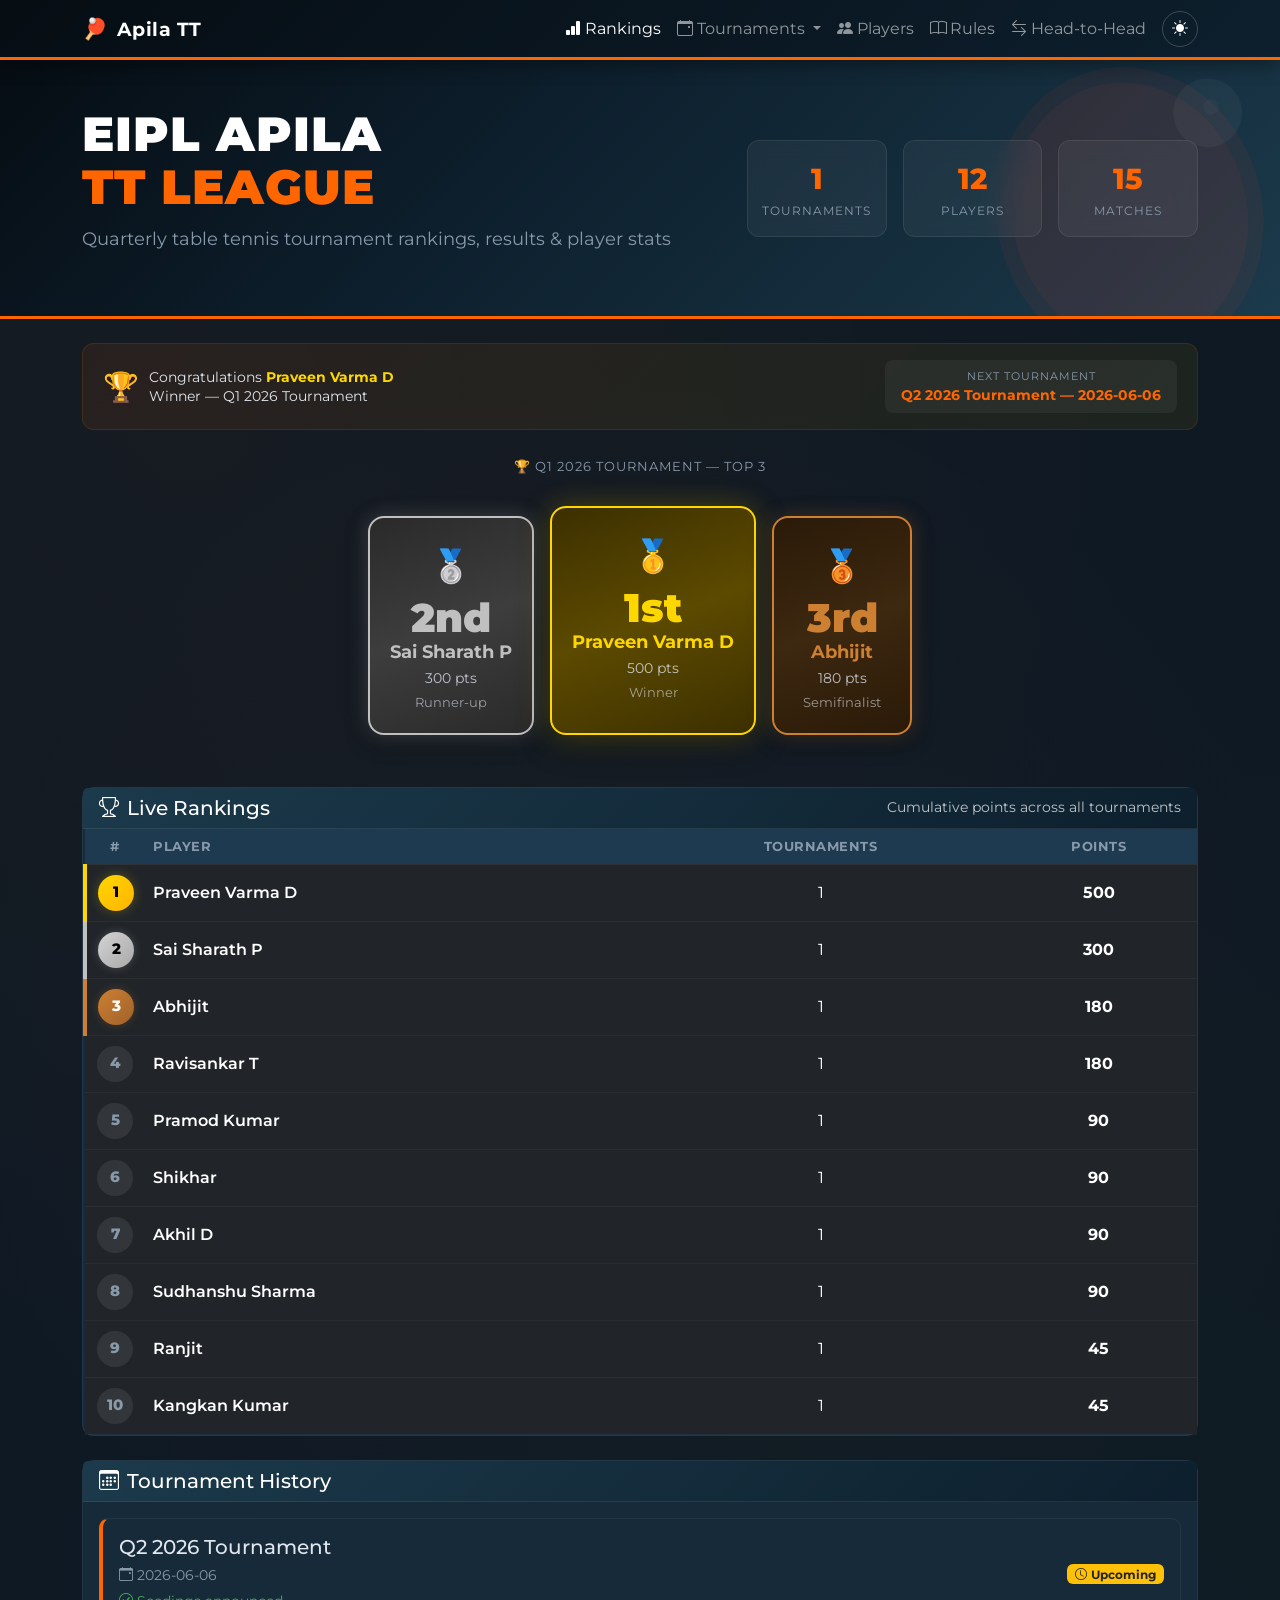
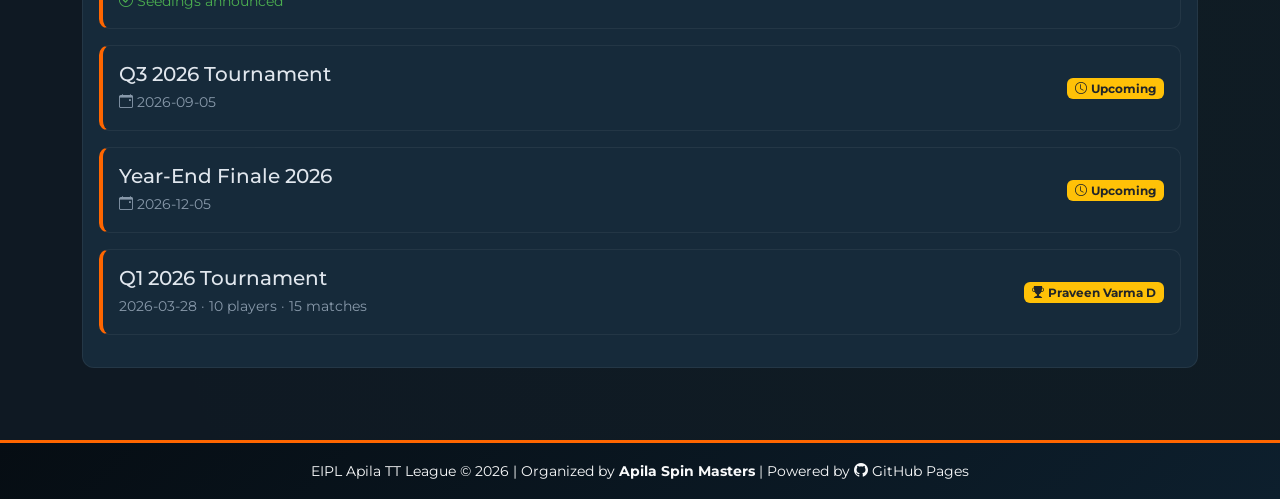
==== index.html @ f0eb6708 "Shorten navbar brand to 'Apila TT' to avoid duplication with hero Co-authored-by: Copilot <223556219" ====
<!DOCTYPE html>
<html lang="en" data-bs-theme="dark">
<head>
    <meta charset="UTF-8">
    <meta name="viewport" content="width=device-width, initial-scale=1.0">
    <title>EIPL Apila TT League</title>
    <link href="https://fonts.googleapis.com/css2?family=Montserrat:wght@400;600;700;900&display=swap" rel="stylesheet">
    <link href="https://cdn.jsdelivr.net/npm/bootstrap@5.3.3/dist/css/bootstrap.min.css" rel="stylesheet">
    <link href="https://cdn.jsdelivr.net/npm/bootstrap-icons@1.11.3/font/bootstrap-icons.min.css" rel="stylesheet">
    <link href="css/style.css" rel="stylesheet">
    <script src="js/theme.js"></script>
</head>
<body>
    <nav class="navbar navbar-expand-lg navbar-dark sticky-top">
        <div class="container">
            <a class="navbar-brand fw-bold" href="index.html">
                <span class="me-2" style="font-size:1.3rem">🏓</span>Apila TT
            </a>
            <button class="theme-toggle-btn ms-auto me-2 d-lg-none" aria-label="Toggle theme"><i class="bi bi-sun-fill"></i></button>
            <button class="navbar-toggler" type="button" data-bs-toggle="collapse" data-bs-target="#navbarNav">
                <span class="navbar-toggler-icon"></span>
            </button>
            <div class="collapse navbar-collapse" id="navbarNav">
                <ul class="navbar-nav ms-auto">
                    <li class="nav-item">
                        <a class="nav-link active" href="index.html"><i class="bi bi-bar-chart-fill me-1"></i>Rankings</a>
                    </li>
                    <li class="nav-item dropdown">
                        <a class="nav-link dropdown-toggle" href="#" role="button" data-bs-toggle="dropdown" id="tournamentsDropdown">
                            <i class="bi bi-calendar-event me-1"></i>Tournaments
                        </a>
                        <ul class="dropdown-menu dropdown-menu-dark" id="tournamentMenu"></ul>
                    </li>
                    <li class="nav-item">
                        <a class="nav-link" href="players.html"><i class="bi bi-people-fill me-1"></i>Players</a>
                    </li>
                    <li class="nav-item">
                    <a class="nav-link" href="rules.html"><i class="bi bi-book me-1"></i>Rules</a>
                </li>
                <li class="nav-item">
                        <a class="nav-link" href="h2h.html"><i class="bi bi-arrow-left-right me-1"></i>Head-to-Head</a>
                    </li>
                    <li class="nav-item d-none d-lg-flex align-items-center ms-2">
                        <button class="theme-toggle-btn" aria-label="Toggle theme"><i class="bi bi-sun-fill"></i></button>
                    </li>
                </ul>
            </div>
        </div>
    </nav>

    <!-- Hero Banner -->
    <section class="hero-banner">
        <div class="hero-bg-art">
            <!-- Decorative SVG paddle -->
            <svg class="hero-paddle" viewBox="0 0 200 320" fill="none" xmlns="http://www.w3.org/2000/svg">
                <ellipse cx="100" cy="110" rx="85" ry="95" fill="#c0392b" opacity="0.15"/>
                <ellipse cx="100" cy="110" rx="75" ry="85" fill="#e74c3c" opacity="0.10"/>
                <rect x="88" y="195" width="24" height="80" rx="12" fill="#b08b4e" opacity="0.12"/>
                <circle cx="165" cy="60" r="22" fill="#fff" opacity="0.07"/>
                <circle cx="168" cy="57" r="5" fill="#fff" opacity="0.04"/>
            </svg>
        </div>
        <div class="container position-relative">
            <div class="row align-items-center">
                <div class="col-lg-7">
                    <h1 class="hero-title">EIPL Apila<br><span class="text-accent">TT League</span></h1>
                    <p class="hero-subtitle">Quarterly table tennis tournament rankings, results & player stats</p>
                </div>
                <div class="col-lg-5">
                    <div class="row g-3">
                        <div class="col-4">
                            <div class="hero-stat-card">
                                <div class="hero-stat-number" id="statTournaments">-</div>
                                <div class="hero-stat-label">Tournaments</div>
                            </div>
                        </div>
                        <div class="col-4">
                            <div class="hero-stat-card">
                                <div class="hero-stat-number" id="statPlayers">-</div>
                                <div class="hero-stat-label">Players</div>
                            </div>
                        </div>
                        <div class="col-4">
                            <div class="hero-stat-card">
                                <div class="hero-stat-number" id="statMatches">-</div>
                                <div class="hero-stat-label">Matches</div>
                            </div>
                        </div>
                    </div>
                </div>
            </div>
        </div>
    </section>

    <main class="container py-4">

        <!-- Marquee Announcement -->
        <div class="marquee-banner" id="marqueeBanner" style="display:none"></div>

        <!-- Podium — Most Recent Tournament -->
        <div id="podiumWrapper">
            <div class="text-center mb-2">
                <small class="text-muted" id="podiumLabel" style="font-size:0.8rem; letter-spacing:1px; text-transform:uppercase"></small>
            </div>
            <div class="podium-section" id="podiumSection"></div>
        </div>

        <!-- Rankings Leaderboard -->
        <div class="card mb-4">
            <div class="card-header bg-dark text-white d-flex justify-content-between align-items-center">
                <h5 class="mb-0"><i class="bi bi-trophy me-2"></i>Live Rankings</h5>
                <small class="text-light opacity-75">Cumulative points across all tournaments</small>
            </div>
            <div class="card-body p-0">
                <div class="table-responsive">
                    <table class="table table-hover mb-0" id="rankingsTable">
                        <thead class="table-light">
                            <tr>
                                <th class="text-center" style="width:60px">#</th>
                                <th>Player</th>
                                <th class="text-center">Tournaments</th>
                                <th class="text-center">Points</th>
                            </tr>
                        </thead>
                        <tbody id="rankingsBody">
                            <tr><td colspan="4" class="text-center text-muted py-4">Loading...</td></tr>
                        </tbody>
                    </table>
                </div>
            </div>
        </div>

        <!-- Tournament History -->
        <div class="card">
            <div class="card-header bg-dark text-white">
                <h5 class="mb-0"><i class="bi bi-calendar3 me-2"></i>Tournament History</h5>
            </div>
            <div class="card-body" id="tournamentHistory">
                <p class="text-muted text-center py-3">Loading...</p>
            </div>
        </div>
    </main>

    <footer class="text-light text-center py-3 mt-5">
        <small>EIPL Apila TT League &copy; 2026 | Organized by <strong>Apila Spin Masters</strong> | Powered by <i class="bi bi-github"></i> GitHub Pages</small>
    </footer>

    <script src="https://cdn.jsdelivr.net/npm/bootstrap@5.3.3/dist/js/bootstrap.bundle.min.js"></script>
    <script src="js/data.js"></script>
    <script src="js/rankings.js"></script>
    <script src="js/common.js"></script>
    <script src="js/home.js"></script>
</body>
</html>
---- css/style.css ----
/* ===== EIPL Apila TT League — Table Tennis Theme ===== */

:root {
    --tt-primary: #1b3a4b;
    --tt-dark: #0d1f2d;
    --tt-accent: #ff6600;
    --tt-ball: #ff8c00;
    --tt-table: #1a6b3c;
    --tt-table-light: rgba(26, 107, 60, 0.15);
    --tt-gold: #ffd700;
    --tt-gold-bg: linear-gradient(135deg, #ffd700, #ffb300);
    --tt-gold-glow: rgba(255, 215, 0, 0.25);
    --tt-silver: #c0c0c0;
    --tt-silver-bg: linear-gradient(135deg, #d4d4d4, #a8a8a8);
    --tt-silver-glow: rgba(192, 192, 192, 0.25);
    --tt-bronze: #cd7f32;
    --tt-bronze-bg: linear-gradient(135deg, #cd7f32, #a0622a);
    --tt-bronze-glow: rgba(205, 127, 50, 0.25);
    --tt-body-bg: #0f1923;
    --tt-surface: #162a3a;
    --tt-surface-light: #1e3a50;
    --tt-text: #e0e6ed;
    --tt-text-muted: #8899aa;
}

/* Dark sports body with subtle TT ball pattern */
body {
    background-color: var(--tt-body-bg);
    background-image:
        radial-gradient(circle at 15% 20%, rgba(255, 102, 0, 0.03) 0%, transparent 50%),
        radial-gradient(circle at 85% 80%, rgba(26, 107, 60, 0.04) 0%, transparent 50%),
        radial-gradient(circle at 50% 50%, rgba(255, 140, 0, 0.02) 0%, transparent 60%);
    color: var(--tt-text);
    min-height: 100vh;
    font-family: 'Montserrat', 'Segoe UI', Arial, sans-serif;
}

/* ========== HERO BANNER ========== */
.hero-banner {
    background: linear-gradient(135deg, #060d13 0%, var(--tt-dark) 40%, var(--tt-primary) 100%);
    padding: 3rem 0;
    position: relative;
    overflow: hidden;
    border-bottom: 3px solid var(--tt-accent);
}
.hero-bg-art {
    position: absolute;
    top: 0; right: 0; bottom: 0; left: 0;
    pointer-events: none;
    overflow: hidden;
}
.hero-paddle {
    position: absolute;
    right: -30px;
    top: -20px;
    width: 320px;
    height: 500px;
    opacity: 0.6;
    transform: rotate(-15deg);
}
.hero-title {
    font-size: 3rem;
    font-weight: 900;
    line-height: 1.1;
    color: #fff;
    text-transform: uppercase;
    letter-spacing: 1px;
}
.text-accent { color: var(--tt-accent) !important; }
.hero-subtitle {
    font-size: 1.1rem;
    color: var(--tt-text-muted);
    margin-top: 12px;
    font-weight: 400;
}
.hero-stat-card {
    background: rgba(255,255,255,0.05);
    backdrop-filter: blur(10px);
    border: 1px solid rgba(255,255,255,0.08);
    border-radius: 12px;
    padding: 16px 12px;
    text-align: center;
}
.hero-stat-number {
    font-size: 1.8rem;
    font-weight: 800;
    color: var(--tt-accent);
}
.hero-stat-label {
    font-size: 0.75rem;
    text-transform: uppercase;
    letter-spacing: 1px;
    color: var(--tt-text-muted);
    margin-top: 2px;
}

/* Navbar — dark with orange accent */
.navbar {
    background: linear-gradient(135deg, #060d13, var(--tt-dark)) !important;
    border-bottom: 3px solid var(--tt-accent);
    box-shadow: 0 4px 20px rgba(0,0,0,0.4);
}
.navbar-brand {
    font-size: 1.2rem;
    letter-spacing: 0.5px;
}

/* Container — slight card surface */
main.container {
    position: relative;
}

/* ========== PODIUM — Top 3 showcase ========== */
.podium-section {
    display: flex;
    justify-content: center;
    align-items: flex-end;
    gap: 16px;
    margin-bottom: 2rem;
    padding: 20px 0;
}
.podium-card {
    text-align: center;
    border-radius: 16px;
    padding: 24px 20px 20px;
    position: relative;
    transition: transform 0.2s, box-shadow 0.2s;
    cursor: pointer;
    text-decoration: none;
    color: inherit;
    min-width: 140px;
}
.podium-card:hover {
    transform: translateY(-6px);
    color: inherit;
}
.podium-card .podium-rank {
    font-size: 2.5rem;
    font-weight: 900;
    line-height: 1;
    margin-bottom: 4px;
}
.podium-card .podium-medal {
    font-size: 2rem;
    display: block;
    margin-bottom: 8px;
}
.podium-card .podium-name {
    font-size: 1.1rem;
    font-weight: 700;
    margin-bottom: 2px;
}
.podium-card .podium-points {
    font-size: 0.9rem;
    opacity: 0.8;
}
.podium-card .podium-record {
    font-size: 0.8rem;
    opacity: 0.6;
    margin-top: 4px;
}

/* Gold — 1st place */
.podium-gold {
    background: linear-gradient(160deg, #3d3000, #5c4a00, #3d3000);
    border: 2px solid var(--tt-gold);
    box-shadow: 0 0 30px var(--tt-gold-glow), 0 8px 32px rgba(0,0,0,0.4);
    order: 2;
    padding-bottom: 30px;
}
.podium-gold .podium-rank { color: var(--tt-gold); }
.podium-gold .podium-name { color: var(--tt-gold); }

/* Silver — 2nd place */
.podium-silver {
    background: linear-gradient(160deg, #2a2a2a, #3d3d3d, #2a2a2a);
    border: 2px solid var(--tt-silver);
    box-shadow: 0 0 20px var(--tt-silver-glow), 0 6px 24px rgba(0,0,0,0.3);
    order: 1;
}
.podium-silver .podium-rank { color: var(--tt-silver); }
.podium-silver .podium-name { color: var(--tt-silver); }

/* Bronze — 3rd place */
.podium-bronze {
    background: linear-gradient(160deg, #2a1a08, #3d2810, #2a1a08);
    border: 2px solid var(--tt-bronze);
    box-shadow: 0 0 20px var(--tt-bronze-glow), 0 6px 24px rgba(0,0,0,0.3);
    order: 3;
}
.podium-bronze .podium-rank { color: var(--tt-bronze); }
.podium-bronze .podium-name { color: var(--tt-bronze); }

/* ========== Stat cards ========== */
.stat-card {
    border: none;
    border-radius: 12px;
    background: var(--tt-surface);
    box-shadow: 0 2px 12px rgba(0,0,0,0.2);
    transition: transform 0.15s ease;
    border-top: 3px solid var(--tt-accent);
}
.stat-card:hover {
    transform: translateY(-2px);
    box-shadow: 0 6px 20px rgba(0,0,0,0.3);
}
.stat-number {
    font-size: 1.8rem;
    font-weight: 700;
    color: var(--tt-accent);
}
.stat-label {
    font-size: 0.8rem;
    color: var(--tt-text-muted);
    text-transform: uppercase;
    letter-spacing: 0.5px;
}

/* ========== Cards ========== */
.card {
    background: var(--tt-surface);
    border: 1px solid rgba(255,255,255,0.06);
    border-radius: 12px;
}

/* Card headers */
.card-header.bg-dark {
    background: linear-gradient(135deg, var(--tt-primary), var(--tt-dark)) !important;
    border-bottom: 1px solid rgba(255,255,255,0.08);
}

/* ========== Rankings table ========== */
.table {
    color: var(--tt-text);
}
.table thead.table-light th {
    background: var(--tt-surface-light) !important;
    color: var(--tt-text-muted);
    border-color: rgba(255,255,255,0.06);
    font-size: 0.8rem;
    text-transform: uppercase;
    letter-spacing: 0.5px;
}
.table tbody tr {
    border-color: rgba(255,255,255,0.04);
}
.table-hover tbody tr:hover {
    background-color: rgba(255, 102, 0, 0.08) !important;
    color: var(--tt-text);
}
#rankingsTable tbody tr {
    cursor: pointer;
    transition: background-color 0.2s, box-shadow 0.2s;
    min-height: 48px; /* touch-friendly row height */
}
#rankingsTable tbody td {
    vertical-align: middle;
    padding-top: 10px;
    padding-bottom: 10px;
}

/* Players table — allow horizontal scroll on mobile */
#playersTable {
    min-width: 600px;
}

/* Podium row highlights in table */
.rank-row-gold {
    background: linear-gradient(90deg, rgba(255, 215, 0, 0.12), transparent 70%) !important;
    border-left: 4px solid var(--tt-gold) !important;
}
.rank-row-silver {
    background: linear-gradient(90deg, rgba(192, 192, 192, 0.10), transparent 70%) !important;
    border-left: 4px solid var(--tt-silver) !important;
}
.rank-row-bronze {
    background: linear-gradient(90deg, rgba(205, 127, 50, 0.10), transparent 70%) !important;
    border-left: 4px solid var(--tt-bronze) !important;
}

.rank-badge {
    display: inline-flex;
    align-items: center;
    justify-content: center;
    width: 36px;
    height: 36px;
    border-radius: 50%;
    font-weight: 800;
    font-size: 0.95rem;
}
.rank-1 {
    background: var(--tt-gold-bg);
    color: #000;
    box-shadow: 0 0 12px var(--tt-gold-glow);
}
.rank-2 {
    background: var(--tt-silver-bg);
    color: #000;
    box-shadow: 0 0 10px var(--tt-silver-glow);
}
.rank-3 {
    background: var(--tt-bronze-bg);
    color: #fff;
    box-shadow: 0 0 10px var(--tt-bronze-glow);
}
.rank-default { background: rgba(255,255,255,0.08); color: var(--tt-text-muted); }

/* ========== Group tables ========== */
.group-card {
    border-left: 4px solid var(--tt-table);
    border-radius: 10px;
    overflow: hidden;
}
.group-card .card-header {
    background: linear-gradient(135deg, var(--tt-table), #145a30) !important;
    color: white;
}
.table-success {
    background-color: rgba(26, 107, 60, 0.15) !important;
    color: var(--tt-text) !important;
}

/* ========== Match cards ========== */
.match-card {
    border: 1px solid rgba(255,255,255,0.06);
    border-radius: 10px;
    padding: 12px 16px;
    margin-bottom: 8px;
    background: var(--tt-surface);
    transition: box-shadow 0.15s, border-color 0.15s;
}
.match-card:hover {
    box-shadow: 0 3px 16px rgba(0,0,0,0.2);
    border-color: var(--tt-accent);
}
.match-winner {
    font-weight: 700;
    color: var(--tt-text);
}
.match-winner a { color: var(--tt-text) !important; }
.match-loser {
    color: var(--tt-text-muted);
}
.match-loser a { color: var(--tt-text-muted) !important; }
.match-score {
    font-weight: 700;
    font-size: 1.1rem;
    font-family: 'Courier New', monospace;
    color: var(--tt-accent);
}
.set-scores {
    font-size: 0.8rem;
    color: var(--tt-text-muted);
}

/* ========== Knockout bracket ========== */
.bracket-container {
    overflow-x: auto;
    padding: 20px 0;
    -webkit-overflow-scrolling: touch;
}
.bracket-flex {
    display: flex;
    align-items: stretch;
}
.bracket-round {
    display: flex;
    flex-direction: column;
    justify-content: space-around;
    min-width: 220px;
    margin-right: 40px;
    position: relative;
}
.bracket-round-title {
    text-align: center;
    font-weight: 700;
    text-transform: uppercase;
    font-size: 0.8rem;
    letter-spacing: 1px;
    color: var(--tt-accent);
    margin-bottom: 16px;
    flex-shrink: 0;
}
.bracket-matches {
    display: flex;
    flex-direction: column;
    justify-content: space-around;
    flex: 1;
    gap: 8px;
}
.bracket-match {
    background: var(--tt-surface);
    border: 1px solid rgba(255,255,255,0.08);
    border-radius: 8px;
    overflow: hidden;
    box-shadow: 0 2px 8px rgba(0,0,0,0.2);
}
.bracket-player {
    display: flex;
    justify-content: space-between;
    padding: 8px 12px;
    font-size: 0.9rem;
}
.bracket-player:first-child {
    border-bottom: 1px solid rgba(255,255,255,0.06);
}
.bracket-player.winner {
    background: rgba(26, 107, 60, 0.2);
    font-weight: 700;
}
.bracket-player.winner a { color: var(--tt-text) !important; }
.bracket-player a { color: var(--tt-text-muted) !important; }
.bracket-player-score {
    font-weight: 700;
    font-family: 'Courier New', monospace;
    color: var(--tt-accent);
}

/* ========== Player cards ========== */
.player-card {
    border: none;
    border-radius: 12px;
    background: var(--tt-surface);
    box-shadow: 0 2px 8px rgba(0,0,0,0.2);
    transition: transform 0.15s, box-shadow 0.15s;
    cursor: pointer;
    text-decoration: none;
    color: var(--tt-text);
}
.player-card:hover {
    transform: translateY(-3px);
    box-shadow: 0 8px 24px rgba(0,0,0,0.3);
    color: var(--tt-text);
}
.player-card .text-muted { color: var(--tt-text-muted) !important; }
.player-avatar {
    width: 48px;
    height: 48px;
    border-radius: 50%;
    background: linear-gradient(135deg, var(--tt-accent), var(--tt-ball));
    color: white;
    display: flex;
    align-items: center;
    justify-content: center;
    font-weight: 700;
    font-size: 1.2rem;
}

/* ========== Tournament history cards ========== */
.tournament-card {
    border-left: 4px solid var(--tt-accent);
    border-radius: 10px;
    cursor: pointer;
    transition: box-shadow 0.15s, transform 0.15s;
    background: var(--tt-surface);
}
.tournament-card:hover {
    box-shadow: 0 6px 20px rgba(0,0,0,0.3);
    transform: translateY(-2px);
}
.tournament-card h5 { color: var(--tt-text); }
.tournament-card .text-muted { color: var(--tt-text-muted) !important; }

/* ========== Badges ========== */
.badge-walkover {
    background-color: #ffc107;
    color: #000;
    font-size: 0.7rem;
}
.round-badge {
    font-size: 0.75rem;
    padding: 2px 8px;
    border-radius: 12px;
}

/* ========== H2H page ========== */
.form-select {
    background-color: var(--tt-surface);
    border-color: rgba(255,255,255,0.1);
    color: var(--tt-text);
}
.form-select:focus {
    border-color: var(--tt-accent);
    box-shadow: 0 0 0 0.2rem rgba(255, 102, 0, 0.25);
    background-color: var(--tt-surface-light);
    color: var(--tt-text);
}
.form-select option {
    background-color: var(--tt-dark);
    color: var(--tt-text);
}
.form-label { color: var(--tt-text); }

/* ========== Misc overrides for dark theme ========== */
.text-muted { color: var(--tt-text-muted) !important; }
a.text-decoration-none { color: var(--tt-accent); }
a.text-decoration-none:hover { color: var(--tt-ball); }
.text-success { color: #4caf50 !important; }
.text-danger { color: #ef5350 !important; }
.badge.bg-secondary { background-color: var(--tt-surface-light) !important; }

/* ========== Nav tabs (dark theme) ========== */
.nav-tabs {
    border-color: rgba(255,255,255,0.1);
}
.nav-tabs .nav-link {
    color: var(--tt-text-muted);
    border: none;
    border-bottom: 3px solid transparent;
    padding: 10px 16px;
    font-weight: 600;
    font-size: 0.9rem;
    transition: color 0.2s, border-color 0.2s;
}
.nav-tabs .nav-link:hover {
    color: var(--tt-text);
    border-color: rgba(255,102,0,0.3);
}
.nav-tabs .nav-link.active {
    color: var(--tt-accent);
    background: transparent;
    border-color: var(--tt-accent);
}

/* Scroll hint for bracket on mobile */
.bracket-container {
    overflow-x: auto;
    padding: 20px 0;
    -webkit-overflow-scrolling: touch;
    position: relative;
}
.bracket-container::after {
    content: '';
    position: absolute;
    right: 0; top: 0; bottom: 0;
    width: 40px;
    background: linear-gradient(90deg, transparent, var(--tt-body-bg));
    pointer-events: none;
}

/* ========== Rules page ========== */
.rules-list {
    padding-left: 1.2rem;
    line-height: 1.8;
}
.rules-list li {
    margin-bottom: 6px;
}
.rules-cal-card {
    background: var(--tt-surface);
    border: 1px solid rgba(255,255,255,0.08);
    border-radius: 12px;
    padding: 16px;
    text-align: center;
    transition: transform 0.15s;
}
.rules-cal-card:hover { transform: translateY(-2px); }
.rules-cal-month {
    font-size: 1.3rem;
    font-weight: 800;
    color: var(--tt-text);
}
.rules-cal-type {
    font-size: 0.8rem;
    color: var(--tt-accent);
    font-weight: 600;
    text-transform: uppercase;
    letter-spacing: 0.5px;
}
.rules-cal-finale {
    border-color: var(--tt-gold);
    box-shadow: 0 0 15px rgba(255, 215, 0, 0.1);
}
.rules-cal-finale .rules-cal-month { color: var(--tt-gold); }

/* ========== Marquee / Announcement banner ========== */
.marquee-banner {
    background: linear-gradient(135deg, rgba(255,102,0,0.08), rgba(255,215,0,0.06));
    border: 1px solid rgba(255,102,0,0.15);
    border-radius: 12px;
    padding: 16px 20px;
    margin-bottom: 1.5rem;
    display: flex;
    align-items: center;
    justify-content: space-between;
    gap: 16px;
    flex-wrap: wrap;
}
.marquee-congrats {
    display: flex;
    align-items: center;
    gap: 10px;
}
.marquee-congrats .trophy-icon {
    font-size: 1.8rem;
}
.marquee-congrats .congrats-text {
    font-size: 0.9rem;
    line-height: 1.3;
}
.marquee-congrats .congrats-name {
    font-weight: 700;
    color: var(--tt-gold);
}
.marquee-next {
    background: rgba(255,255,255,0.05);
    border-radius: 8px;
    padding: 8px 16px;
    text-align: center;
    font-size: 0.85rem;
}
.marquee-next .next-label {
    font-size: 0.7rem;
    text-transform: uppercase;
    letter-spacing: 1px;
    color: var(--tt-text-muted);
}
.marquee-next .next-date {
    font-weight: 700;
    color: var(--tt-accent);
}

/* ========== Sortable table headers ========== */
.sortable {
    cursor: pointer;
    user-select: none;
    transition: color 0.15s;
}
.sortable:hover {
    color: var(--tt-accent) !important;
}
.sort-icon {
    font-size: 0.7rem;
    opacity: 0.3;
    transition: opacity 0.15s;
}

/* ========== Footer ========== */
footer {
    background: linear-gradient(135deg, #060d13, var(--tt-dark)) !important;
    border-top: 3px solid var(--tt-accent);
}

/* ========== Responsive ========== */
@media (max-width: 992px) {
    .hero-title { font-size: 2.4rem; }
    .hero-paddle { width: 240px; opacity: 0.35; }
}

@media (max-width: 768px) {
    /* Hero */
    .hero-banner { padding: 1.5rem 0; }
    .hero-title { font-size: 1.8rem; }
    .hero-subtitle { font-size: 0.95rem; }
    .hero-paddle { width: 180px; opacity: 0.2; right: -50px; }
    .hero-stat-card { padding: 10px 8px; }
    .hero-stat-number { font-size: 1.3rem; }
    .hero-stat-label { font-size: 0.65rem; }

    /* Podium — stack vertically: gold on top */
    .podium-section {
        flex-direction: column;
        align-items: stretch;
        gap: 12px;
    }
    .podium-card {
        order: unset !important;
        min-width: unset;
        padding: 16px;
        display: flex;
        align-items: center;
        gap: 12px;
        text-align: left;
    }
    .podium-card .podium-medal { font-size: 1.6rem; margin-bottom: 0; }
    .podium-card .podium-rank { font-size: 1.2rem; margin-bottom: 0; display: none; }
    .podium-gold { padding-bottom: 16px; }

    /* Stats */
    .stat-number { font-size: 1.4rem; }
    .stat-label { font-size: 0.7rem; }

    /* Rankings table — hide Tournaments column on mobile */
    #rankingsTable th:nth-child(3),
    #rankingsTable td:nth-child(3) {
        display: none;
    }
    .rank-badge { width: 28px; height: 28px; font-size: 0.8rem; }

    /* Match cards — stack content */
    .match-card {
        flex-wrap: wrap;
        padding: 10px 12px;
        font-size: 0.85rem;
    }
    .match-score { font-size: 1rem; }

    /* Bracket */
    .bracket-round { min-width: 160px; margin-right: 16px; }
    .bracket-player { padding: 6px 8px; font-size: 0.8rem; }
    .bracket-round-title { font-size: 0.7rem; }

    /* Tournament cards */
    .tournament-card .card-body {
        flex-direction: column;
        align-items: flex-start !important;
        gap: 8px;
    }

    /* Player avatar */
    .player-avatar { width: 40px; height: 40px; font-size: 1rem; }

    /* Container padding */
    main.container { padding-left: 12px; padding-right: 12px; }

    /* Page headings */
    h2 { font-size: 1.4rem; }

    /* Player profile — points breakdown table: hide Played/Won/Lost */
    #playerPointsTable th:nth-child(2),
    #playerPointsTable td:nth-child(2),
    #playerPointsTable th:nth-child(3),
    #playerPointsTable td:nth-child(3),
    #playerPointsTable th:nth-child(4),
    #playerPointsTable td:nth-child(4) {
        display: none;
    }

    /* Nav tabs compact */
    .nav-tabs .nav-link {
        padding: 8px 10px;
        font-size: 0.8rem;
    }

    /* Group tables — wrap match results below table */
    .group-card .table {
        font-size: 0.82rem;
    }
    .group-card .table th,
    .group-card .table td {
        padding: 6px 8px;
    }

    /* H2H stat cards */
    .stat-card .card-body { padding: 12px 8px; }

    /* Marquee — stack vertically */
    .marquee-banner {
        flex-direction: column;
        text-align: center;
        gap: 12px;
        padding: 14px 16px;
    }
    .marquee-congrats { justify-content: center; }
    .marquee-next { width: 100%; }

    /* Rules calendar */
    .rules-cal-card { padding: 12px 8px; }
    .rules-cal-month { font-size: 1.1rem; }
    .rules-cal-type { font-size: 0.7rem; }

    /* Fix small text — ensure minimum 12px */
    .hero-stat-label { font-size: 0.7rem; }
    .marquee-next .next-label { font-size: 0.7rem; }
    footer small { font-size: 0.75rem; }
}

@media (max-width: 480px) {
    .hero-title { font-size: 1.5rem; }
    .hero-paddle { display: none; }
    .navbar-brand { font-size: 0.95rem; }
    .hero-banner { padding: 1.2rem 0; }
    .hero-stat-number { font-size: 1.1rem; }

    /* Rankings — already minimal at 480 */

    /* Group tables — compact */
    .group-card .table th,
    .group-card .table td {
        padding: 4px 6px;
        font-size: 0.75rem;
    }
    /* Hide Sets column in group table */
    .group-card .table th:nth-child(6),
    .group-card .table td:nth-child(6) {
        display: none;
    }

    /* Player cards — full width */
    .player-card .card-body { padding: 10px 12px; }

    /* Podium */
    .podium-card .podium-name { font-size: 0.95rem; }
    .podium-card .podium-points { font-size: 0.8rem; }

    /* Bracket — even more compact */
    .bracket-round { min-width: 140px; margin-right: 12px; }
    .bracket-player { padding: 5px 6px; font-size: 0.75rem; }

    /* H2H — compact stats on tiny screens */
    .stat-card .stat-number { font-size: 1.2rem; }
    .stat-card .stat-label { font-size: 0.65rem; }

    /* Rules — stack calendar 2-up */
    .rules-cal-card { padding: 10px 6px; }
    .rules-cal-month { font-size: 1rem; }
    .rules-list { padding-left: 1rem; font-size: 0.88rem; }

    /* Marquee — tighter */
    .marquee-banner { padding: 12px; }
    .marquee-congrats .trophy-icon { font-size: 1.4rem; }
    .marquee-congrats .congrats-text { font-size: 0.82rem; }

    /* Footer */
    footer small { font-size: 0.7rem; }
}

/* ========== LIGHT THEME OVERRIDES ========== */
[data-bs-theme="light"] {
    --tt-body-bg: #f4f6f8;
    --tt-surface: #ffffff;
    --tt-surface-light: #e9ecef;
    --tt-text: #1a1a2e;
    --tt-text-muted: #5a6270;
}

[data-bs-theme="light"] body {
    background-color: var(--tt-body-bg);
    background-image:
        radial-gradient(circle at 15% 20%, rgba(255, 102, 0, 0.04) 0%, transparent 50%),
        radial-gradient(circle at 85% 80%, rgba(26, 107, 60, 0.04) 0%, transparent 50%),
        radial-gradient(circle at 50% 50%, rgba(255, 140, 0, 0.03) 0%, transparent 60%);
    color: var(--tt-text);
}

/* Cards */
[data-bs-theme="light"] .card {
    background: var(--tt-surface);
    border-color: rgba(0,0,0,0.1);
    box-shadow: 0 1px 4px rgba(0,0,0,0.06);
}

/* Tables */
[data-bs-theme="light"] .table { color: var(--tt-text); }
[data-bs-theme="light"] .table thead.table-light th {
    background: var(--tt-surface-light) !important;
    color: var(--tt-text-muted);
    border-color: rgba(0,0,0,0.08);
}
[data-bs-theme="light"] .table tbody tr { border-color: rgba(0,0,0,0.06); }
[data-bs-theme="light"] .table-hover tbody tr:hover {
    background-color: rgba(255,102,0,0.06) !important;
    color: var(--tt-text);
}

/* Stat cards */
[data-bs-theme="light"] .stat-card {
    background: var(--tt-surface);
    box-shadow: 0 1px 6px rgba(0,0,0,0.08);
}

/* Podium cards */
[data-bs-theme="light"] .podium-gold {
    background: linear-gradient(160deg, #fff8e1, #fff3c4, #fff8e1);
    border-color: #d4a800;
    box-shadow: 0 0 20px rgba(212, 168, 0, 0.15), 0 4px 16px rgba(0,0,0,0.08);
}
[data-bs-theme="light"] .podium-gold .podium-name { color: #8a6d00; }
[data-bs-theme="light"] .podium-gold .podium-rank { color: #8a6d00; }
[data-bs-theme="light"] .podium-gold .podium-points { color: #5c4900; }
[data-bs-theme="light"] .podium-gold .podium-record { color: #8a6d00; }

[data-bs-theme="light"] .podium-silver {
    background: linear-gradient(160deg, #f5f5f5, #e8e8e8, #f5f5f5);
    border-color: #999;
    box-shadow: 0 0 15px rgba(150, 150, 150, 0.15), 0 4px 16px rgba(0,0,0,0.06);
}
[data-bs-theme="light"] .podium-silver .podium-name { color: #555; }
[data-bs-theme="light"] .podium-silver .podium-rank { color: #555; }
[data-bs-theme="light"] .podium-silver .podium-points { color: #333; }
[data-bs-theme="light"] .podium-silver .podium-record { color: #666; }

[data-bs-theme="light"] .podium-bronze {
    background: linear-gradient(160deg, #fdf0e0, #f5e0c4, #fdf0e0);
    border-color: #a06828;
    box-shadow: 0 0 15px rgba(160, 104, 40, 0.12), 0 4px 16px rgba(0,0,0,0.06);
}
[data-bs-theme="light"] .podium-bronze .podium-name { color: #6b4420; }
[data-bs-theme="light"] .podium-bronze .podium-rank { color: #6b4420; }
[data-bs-theme="light"] .podium-bronze .podium-points { color: #4a2e10; }
[data-bs-theme="light"] .podium-bronze .podium-record { color: #7a5530; }

/* Match cards */
[data-bs-theme="light"] .match-card {
    background: var(--tt-surface);
    border-color: rgba(0,0,0,0.1);
}
[data-bs-theme="light"] .match-card:hover {
    box-shadow: 0 3px 12px rgba(0,0,0,0.1);
}
[data-bs-theme="light"] .match-winner { color: var(--tt-text); }
[data-bs-theme="light"] .match-winner a { color: var(--tt-text) !important; }
[data-bs-theme="light"] .match-loser { color: var(--tt-text-muted); }
[data-bs-theme="light"] .match-loser a { color: var(--tt-text-muted) !important; }

/* Bracket */
[data-bs-theme="light"] .bracket-match {
    background: var(--tt-surface);
    border-color: rgba(0,0,0,0.1);
    box-shadow: 0 1px 4px rgba(0,0,0,0.08);
}
[data-bs-theme="light"] .bracket-player:first-child { border-color: rgba(0,0,0,0.08); }
[data-bs-theme="light"] .bracket-player a { color: var(--tt-text-muted) !important; }
[data-bs-theme="light"] .bracket-player.winner a { color: var(--tt-text) !important; }
[data-bs-theme="light"] .bracket-container::after {
    background: linear-gradient(90deg, transparent, var(--tt-body-bg));
}

/* Player / Tournament cards */
[data-bs-theme="light"] .player-card {
    background: var(--tt-surface);
    color: var(--tt-text);
    box-shadow: 0 1px 6px rgba(0,0,0,0.08);
}
[data-bs-theme="light"] .player-card:hover {
    box-shadow: 0 4px 16px rgba(0,0,0,0.12);
    color: var(--tt-text);
}
[data-bs-theme="light"] .tournament-card {
    background: var(--tt-surface);
    box-shadow: 0 1px 6px rgba(0,0,0,0.08);
}
[data-bs-theme="light"] .tournament-card h5 { color: var(--tt-text); }

/* Group cards */
[data-bs-theme="light"] .group-card { border-color: rgba(0,0,0,0.08); }
[data-bs-theme="light"] .table-success {
    background-color: rgba(26,107,60,0.1) !important;
    color: var(--tt-text) !important;
}

/* Form elements */
[data-bs-theme="light"] .form-select {
    background-color: var(--tt-surface);
    border-color: rgba(0,0,0,0.15);
    color: var(--tt-text);
}
[data-bs-theme="light"] .form-select:focus {
    background-color: var(--tt-surface);
    color: var(--tt-text);
}
[data-bs-theme="light"] .form-select option {
    background-color: #fff;
    color: var(--tt-text);
}

/* Rank default badge */
[data-bs-theme="light"] .rank-default { background: rgba(0,0,0,0.08); color: var(--tt-text-muted); }

/* Rules calendar */
[data-bs-theme="light"] .rules-cal-card {
    background: var(--tt-surface);
    border-color: rgba(0,0,0,0.1);
}

/* Marquee banner */
[data-bs-theme="light"] .marquee-banner {
    background: linear-gradient(135deg, rgba(255,102,0,0.06), rgba(255,215,0,0.05));
    border-color: rgba(255,102,0,0.2);
}
[data-bs-theme="light"] .marquee-next { background: rgba(0,0,0,0.04); }

/* Badge overrides */
[data-bs-theme="light"] .badge.bg-secondary { background-color: #dee2e6 !important; color: #333 !important; }

/* Nav tabs */
[data-bs-theme="light"] .nav-tabs { border-color: rgba(0,0,0,0.1); }
[data-bs-theme="light"] .nav-tabs .nav-link { color: var(--tt-text-muted); }
[data-bs-theme="light"] .nav-tabs .nav-link:hover { color: var(--tt-text); }
[data-bs-theme="light"] .nav-tabs .nav-link.active { color: var(--tt-accent); }

/* Misc */
[data-bs-theme="light"] .text-muted { color: var(--tt-text-muted) !important; }

/* Dropdown menus */
[data-bs-theme="light"] .dropdown-menu-dark {
    background-color: #fff !important;
    border: 1px solid rgba(0,0,0,0.1);
}
[data-bs-theme="light"] .dropdown-menu-dark .dropdown-item {
    color: var(--tt-text) !important;
}
[data-bs-theme="light"] .dropdown-menu-dark .dropdown-item:hover {
    background-color: rgba(255,102,0,0.08) !important;
}

/* Theme toggle button */
.theme-toggle-btn {
    background: none;
    border: 1px solid rgba(255,255,255,0.2);
    color: #fff;
    border-radius: 50%;
    width: 36px;
    height: 36px;
    display: flex;
    align-items: center;
    justify-content: center;
    font-size: 1rem;
    cursor: pointer;
    transition: background 0.2s, border-color 0.2s;
}
.theme-toggle-btn:hover {
    background: rgba(255,255,255,0.1);
    border-color: var(--tt-accent);
}
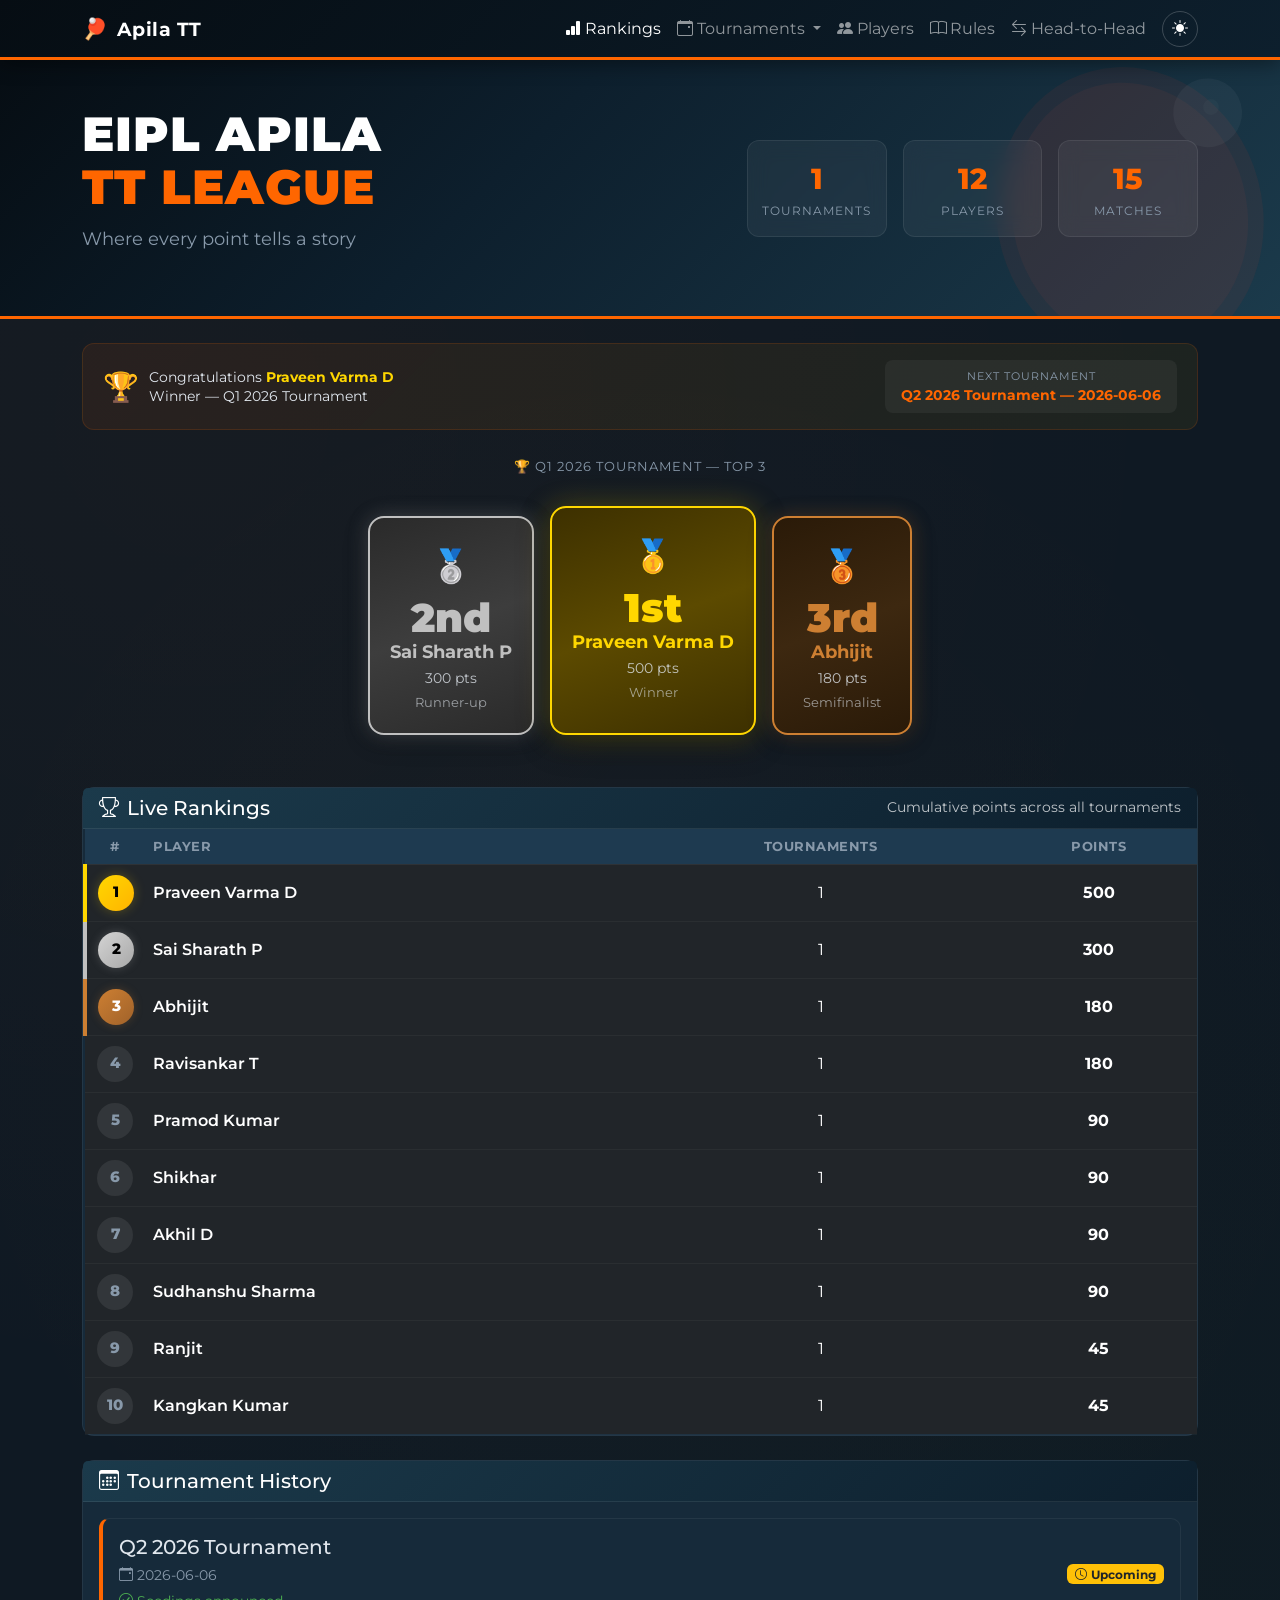
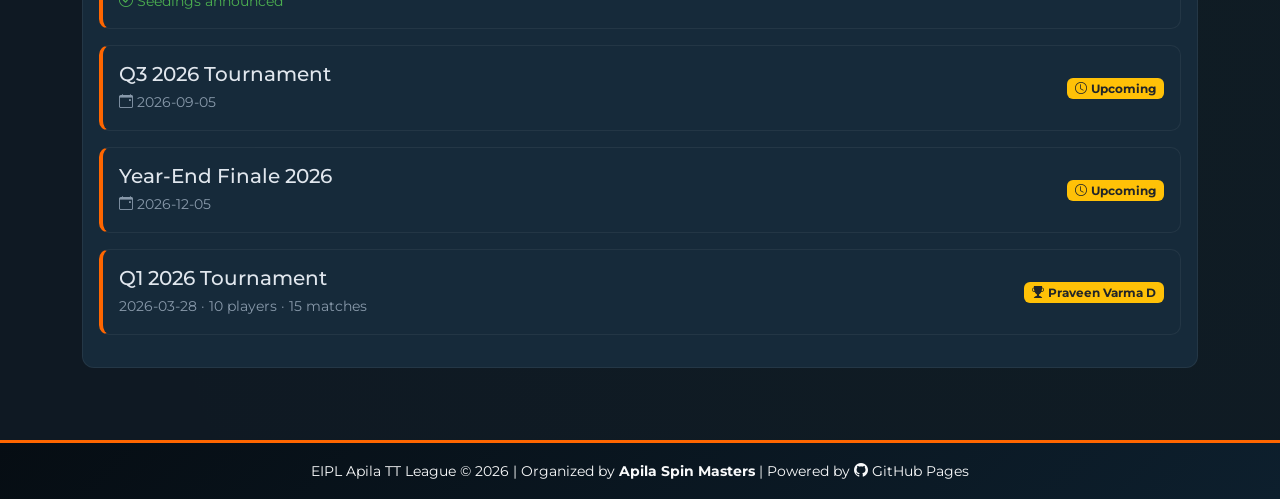
==== commit 8cea6b1a: "Update hero tagline: Where every point tells a story Co-authored-by: Copilot <223556219+Copilot@user" ====
--- a/index.html
+++ b/index.html
@@ -64,7 +64,7 @@
             <div class="row align-items-center">
                 <div class="col-lg-7">
                     <h1 class="hero-title">EIPL Apila<br><span class="text-accent">TT League</span></h1>
-                    <p class="hero-subtitle">Quarterly table tennis tournament rankings, results & player stats</p>
+                    <p class="hero-subtitle">Where every point tells a story</p>
                 </div>
                 <div class="col-lg-5">
                     <div class="row g-3">
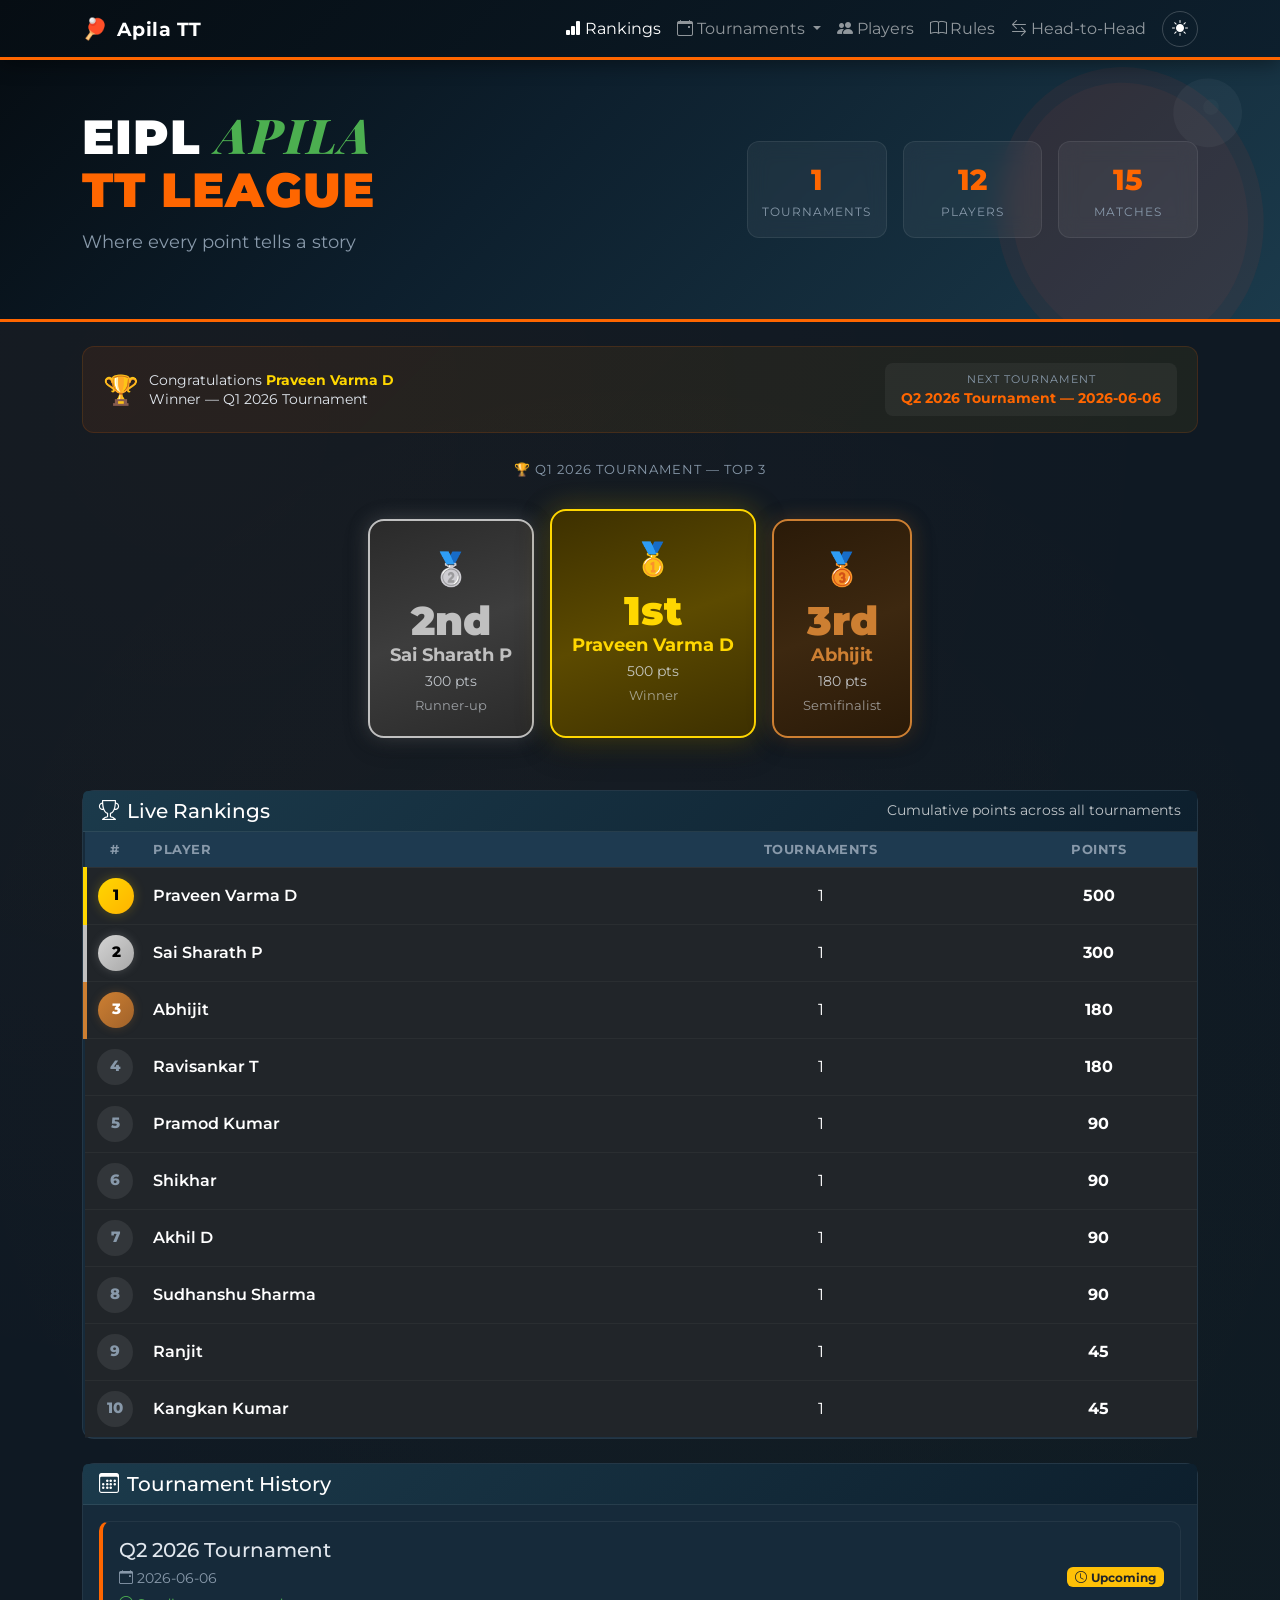
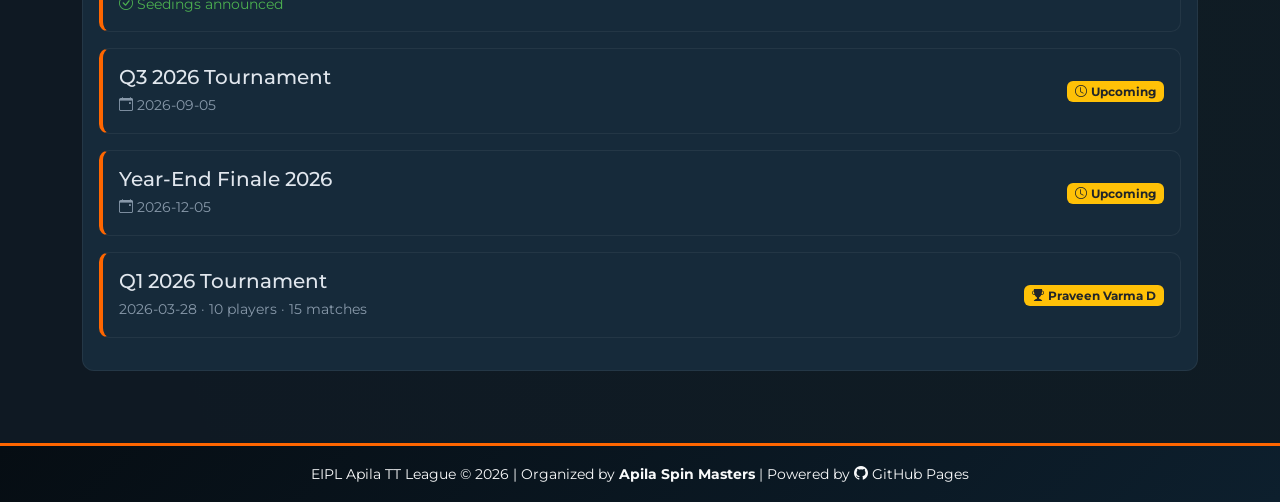
==== commit a753013c: "Style 'Apila' in hero with green italic Playfair Display to match EIPL branding Co-authored-by: Copi" ====
--- a/index.html
+++ b/index.html
@@ -4,7 +4,7 @@
     <meta charset="UTF-8">
     <meta name="viewport" content="width=device-width, initial-scale=1.0">
     <title>EIPL Apila TT League</title>
-    <link href="https://fonts.googleapis.com/css2?family=Montserrat:wght@400;600;700;900&display=swap" rel="stylesheet">
+    <link href="https://fonts.googleapis.com/css2?family=Montserrat:wght@400;600;700;900&family=Playfair+Display:ital,wght@0,700;1,700&display=swap" rel="stylesheet">
     <link href="https://cdn.jsdelivr.net/npm/bootstrap@5.3.3/dist/css/bootstrap.min.css" rel="stylesheet">
     <link href="https://cdn.jsdelivr.net/npm/bootstrap-icons@1.11.3/font/bootstrap-icons.min.css" rel="stylesheet">
     <link href="css/style.css" rel="stylesheet">
@@ -63,7 +63,7 @@
         <div class="container position-relative">
             <div class="row align-items-center">
                 <div class="col-lg-7">
-                    <h1 class="hero-title">EIPL Apila<br><span class="text-accent">TT League</span></h1>
+                    <h1 class="hero-title">EIPL <span class="apila-brand">Apila</span><br><span class="text-accent">TT League</span></h1>
                     <p class="hero-subtitle">Where every point tells a story</p>
                 </div>
                 <div class="col-lg-5">
--- a/css/style.css
+++ b/css/style.css
@@ -67,6 +67,12 @@
     letter-spacing: 1px;
 }
 .text-accent { color: var(--tt-accent) !important; }
+.apila-brand {
+    font-family: 'Playfair Display', Georgia, serif;
+    font-style: italic;
+    color: #4caf50;
+    letter-spacing: 2px;
+}
 .hero-subtitle {
     font-size: 1.1rem;
     color: var(--tt-text-muted);
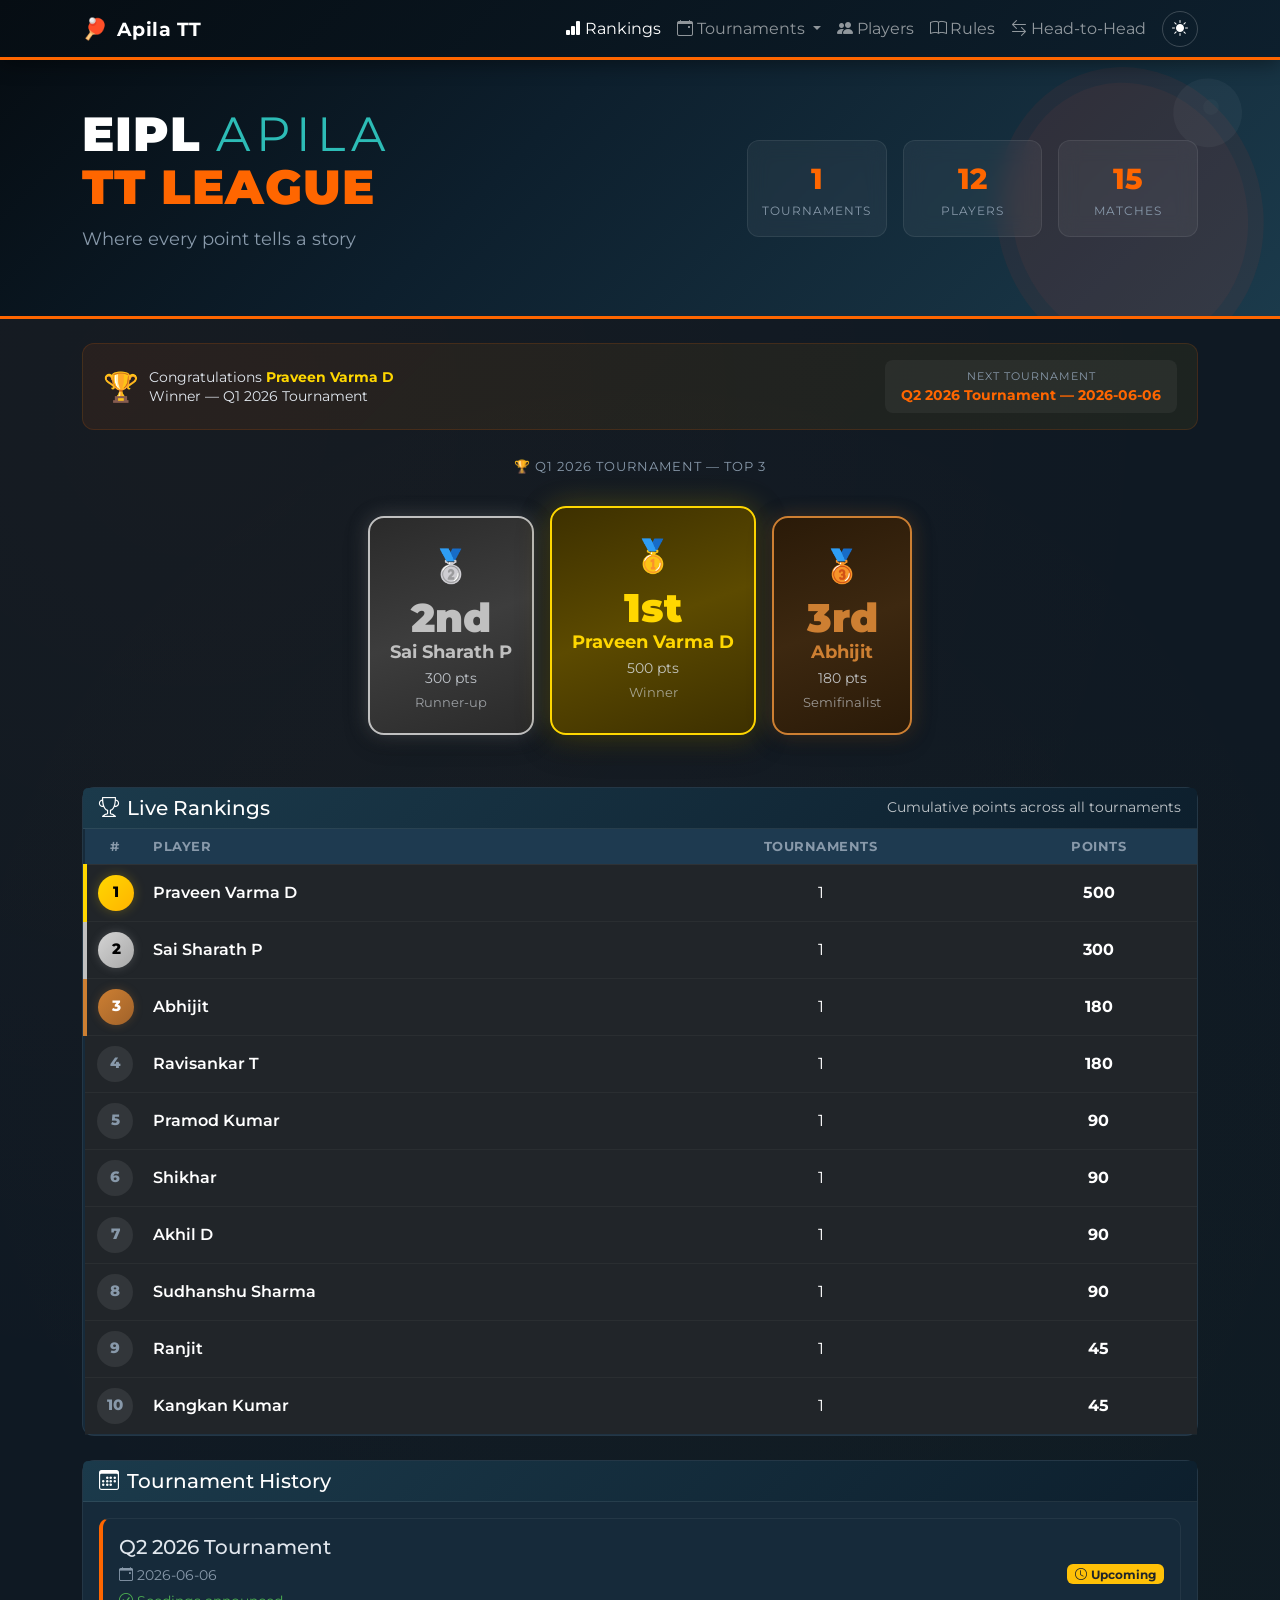
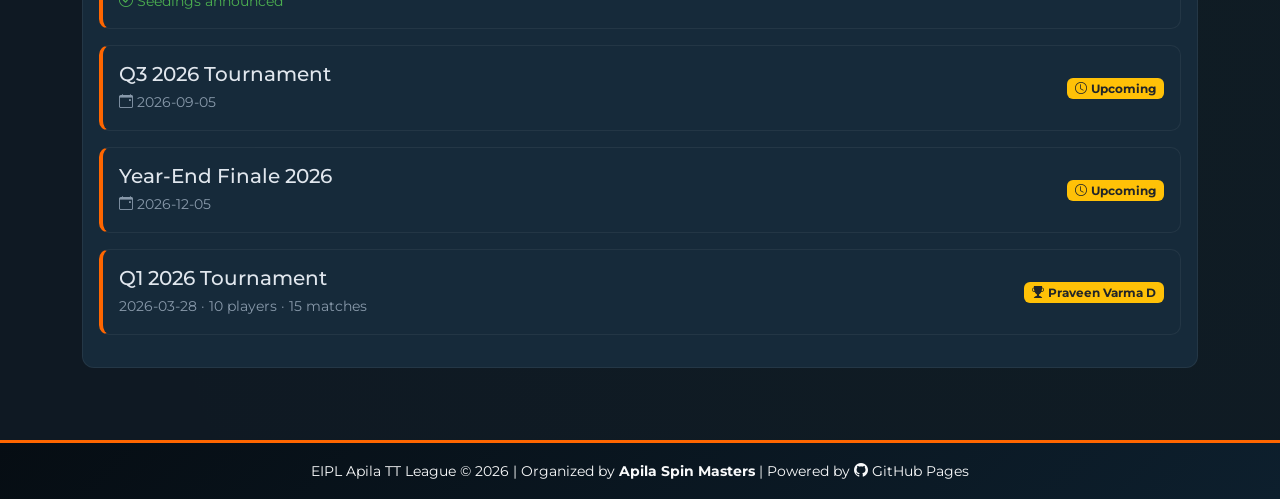
==== commit 7817c231: "Match APILA branding: teal uppercase sans-serif with wide spacing Co-authored-by: Copilot <223556219" ====
--- a/index.html
+++ b/index.html
@@ -4,7 +4,7 @@
     <meta charset="UTF-8">
     <meta name="viewport" content="width=device-width, initial-scale=1.0">
     <title>EIPL Apila TT League</title>
-    <link href="https://fonts.googleapis.com/css2?family=Montserrat:wght@400;600;700;900&family=Playfair+Display:ital,wght@0,700;1,700&display=swap" rel="stylesheet">
+    <link href="https://fonts.googleapis.com/css2?family=Montserrat:wght@400;600;700;900&display=swap" rel="stylesheet">
     <link href="https://cdn.jsdelivr.net/npm/bootstrap@5.3.3/dist/css/bootstrap.min.css" rel="stylesheet">
     <link href="https://cdn.jsdelivr.net/npm/bootstrap-icons@1.11.3/font/bootstrap-icons.min.css" rel="stylesheet">
     <link href="css/style.css" rel="stylesheet">
--- a/css/style.css
+++ b/css/style.css
@@ -68,10 +68,12 @@
 }
 .text-accent { color: var(--tt-accent) !important; }
 .apila-brand {
-    font-family: 'Playfair Display', Georgia, serif;
-    font-style: italic;
-    color: #4caf50;
-    letter-spacing: 2px;
+    font-family: 'Montserrat', 'Segoe UI', Arial, sans-serif;
+    font-style: normal;
+    font-weight: 400;
+    color: #2dbcb6;
+    letter-spacing: 6px;
+    text-transform: uppercase;
 }
 .hero-subtitle {
     font-size: 1.1rem;
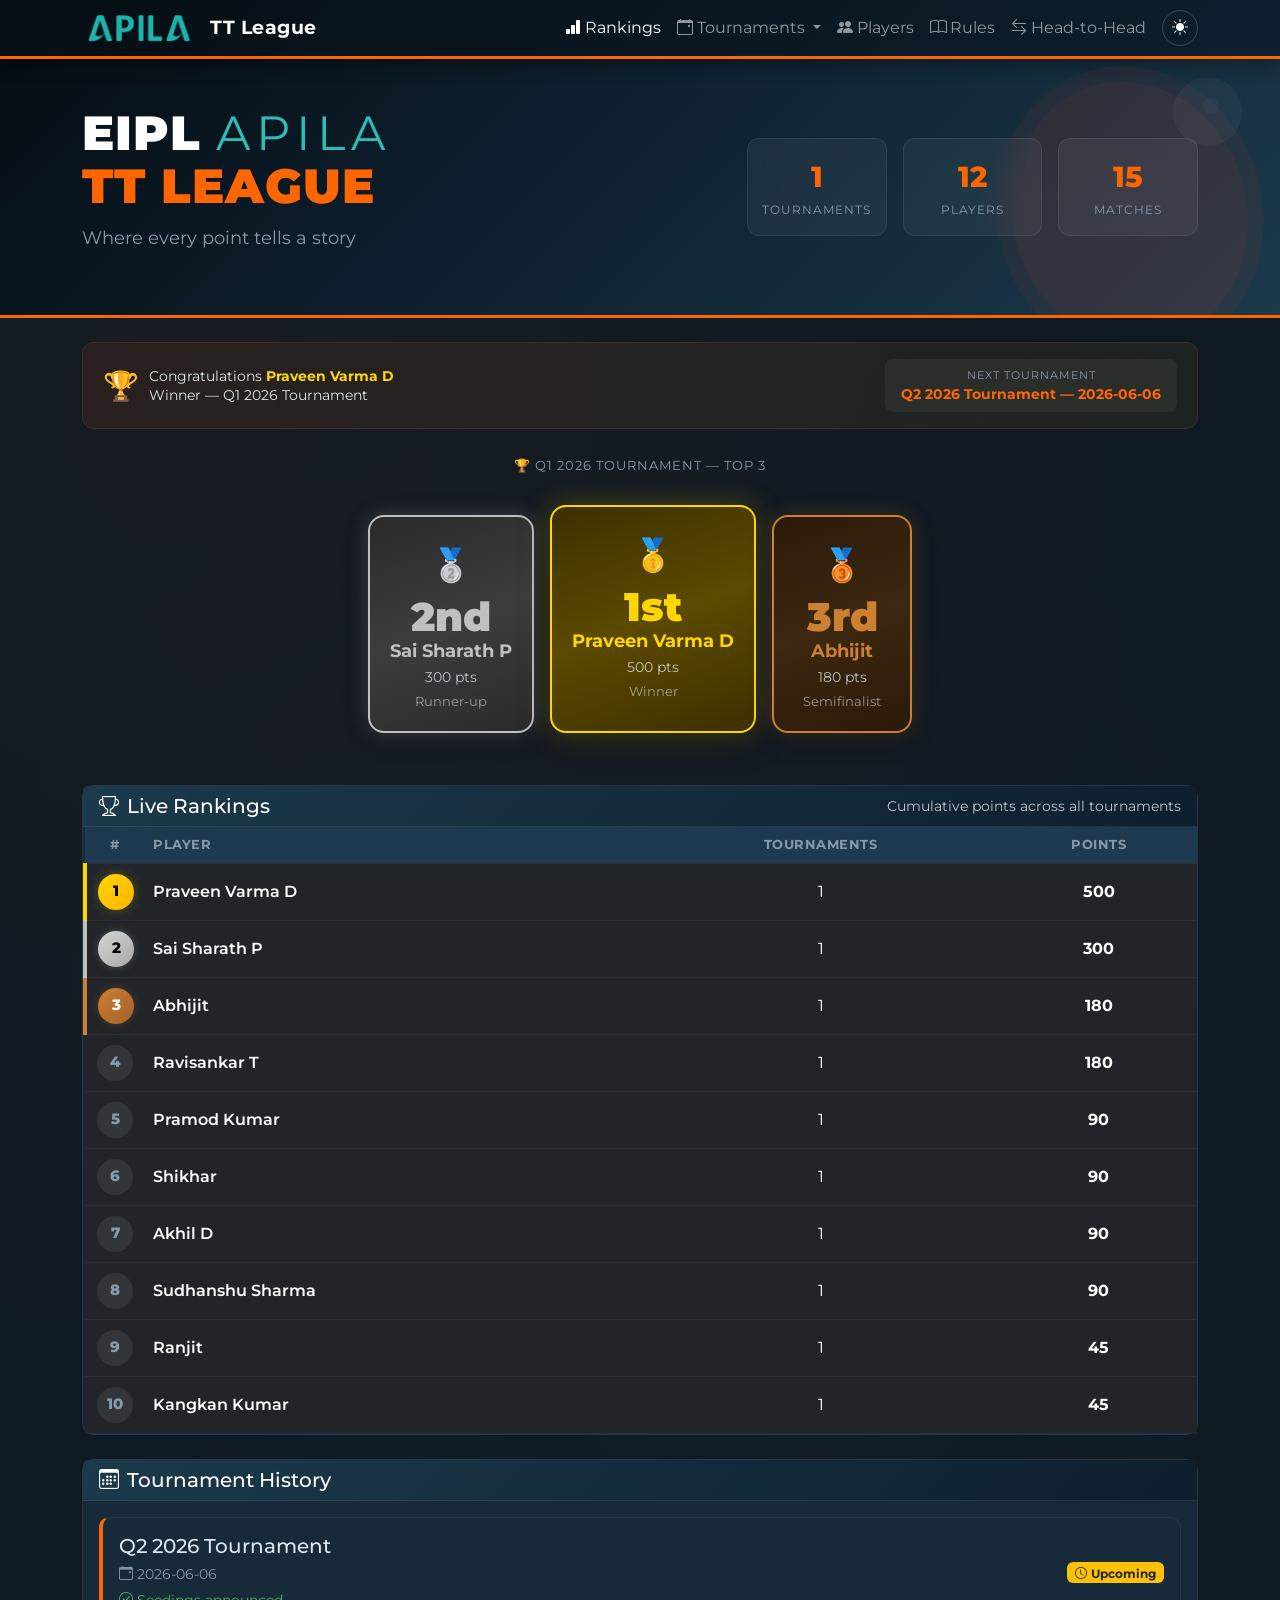
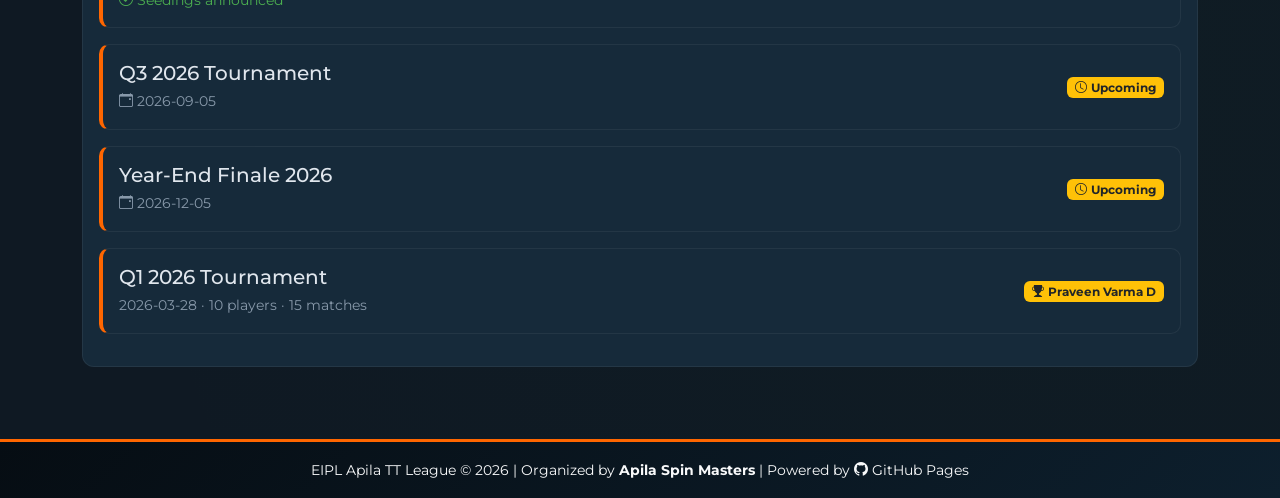
==== commit 0ee56d18: "Use APILA logo image in navbar, keep branded hero text Co-authored-by: Copilot <223556219+Copilot@us" ====
--- a/index.html
+++ b/index.html
@@ -14,7 +14,7 @@
     <nav class="navbar navbar-expand-lg navbar-dark sticky-top">
         <div class="container">
             <a class="navbar-brand fw-bold" href="index.html">
-                <span class="me-2" style="font-size:1.3rem">🏓</span>Apila TT
+                <img src="img/apila-logo.png" alt="Apila" style="height:28px" class="me-2">TT League
             </a>
             <button class="theme-toggle-btn ms-auto me-2 d-lg-none" aria-label="Toggle theme"><i class="bi bi-sun-fill"></i></button>
             <button class="navbar-toggler" type="button" data-bs-toggle="collapse" data-bs-target="#navbarNav">
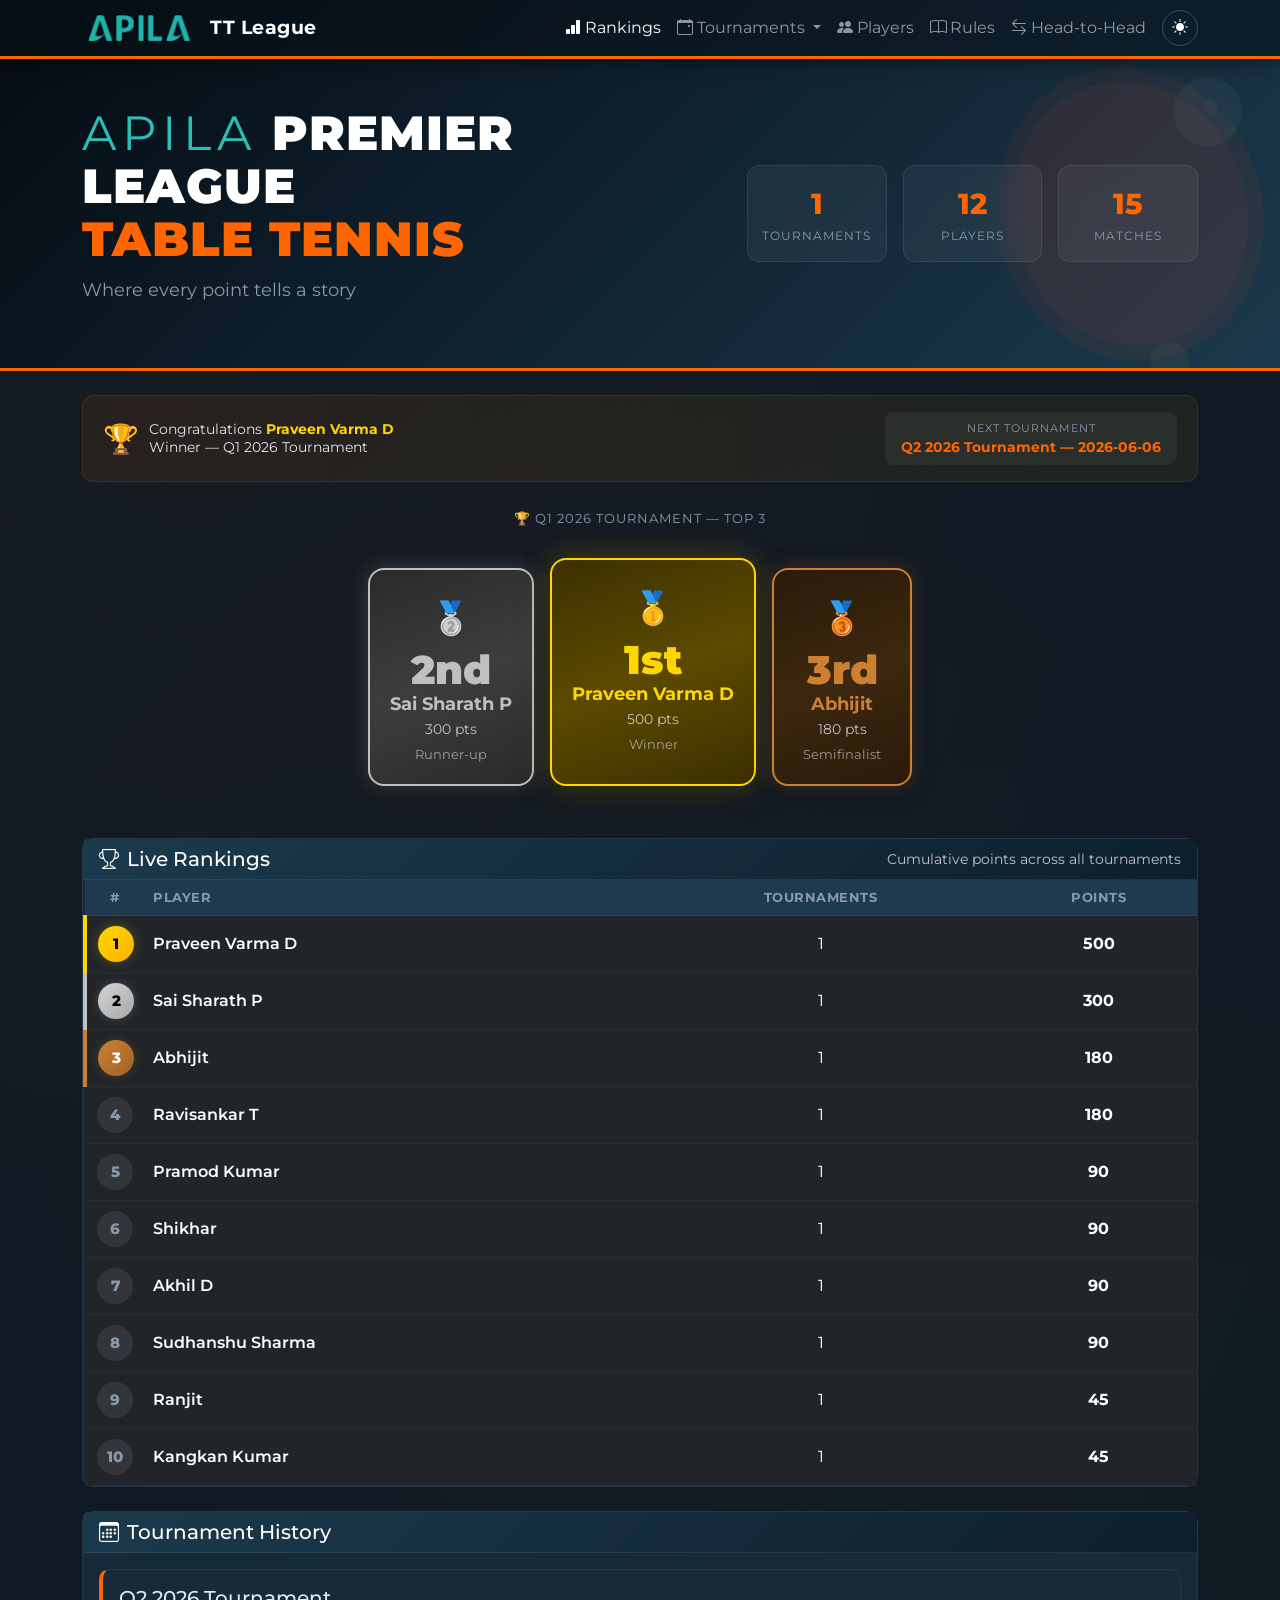
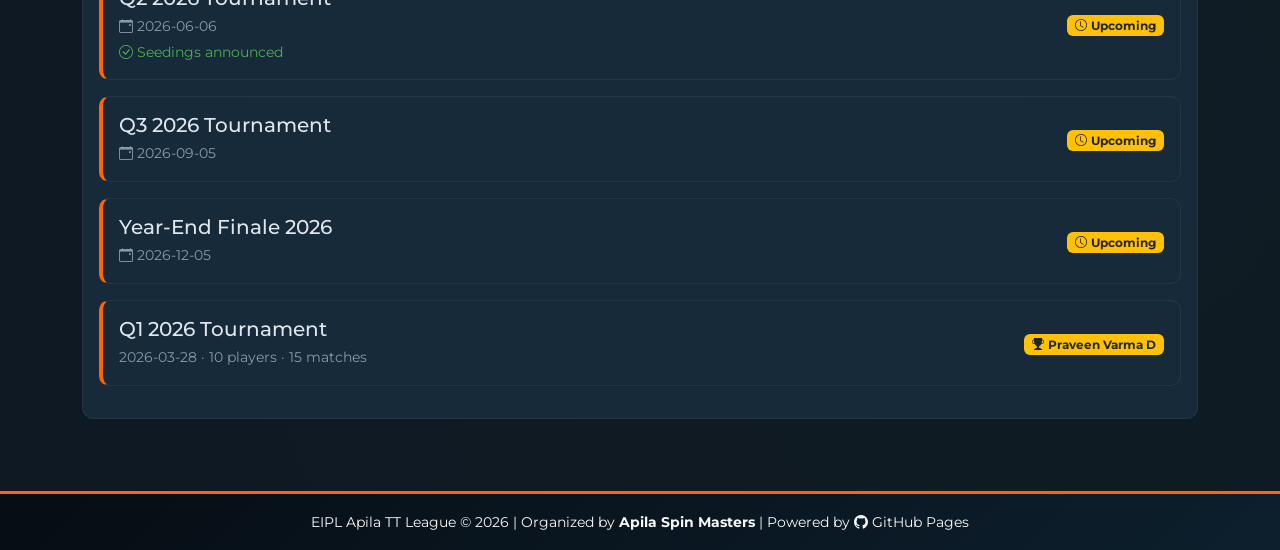
==== commit 926d4663: "Hero title: Apila Premier League - Table Tennis Co-authored-by: Copilot <223556219+Copilot@users.nor" ====
--- a/index.html
+++ b/index.html
@@ -63,7 +63,7 @@
         <div class="container position-relative">
             <div class="row align-items-center">
                 <div class="col-lg-7">
-                    <h1 class="hero-title">EIPL <span class="apila-brand">Apila</span><br><span class="text-accent">TT League</span></h1>
+                    <h1 class="hero-title"><span class="apila-brand">Apila</span> Premier League<br><span class="text-accent">Table Tennis</span></h1>
                     <p class="hero-subtitle">Where every point tells a story</p>
                 </div>
                 <div class="col-lg-5">
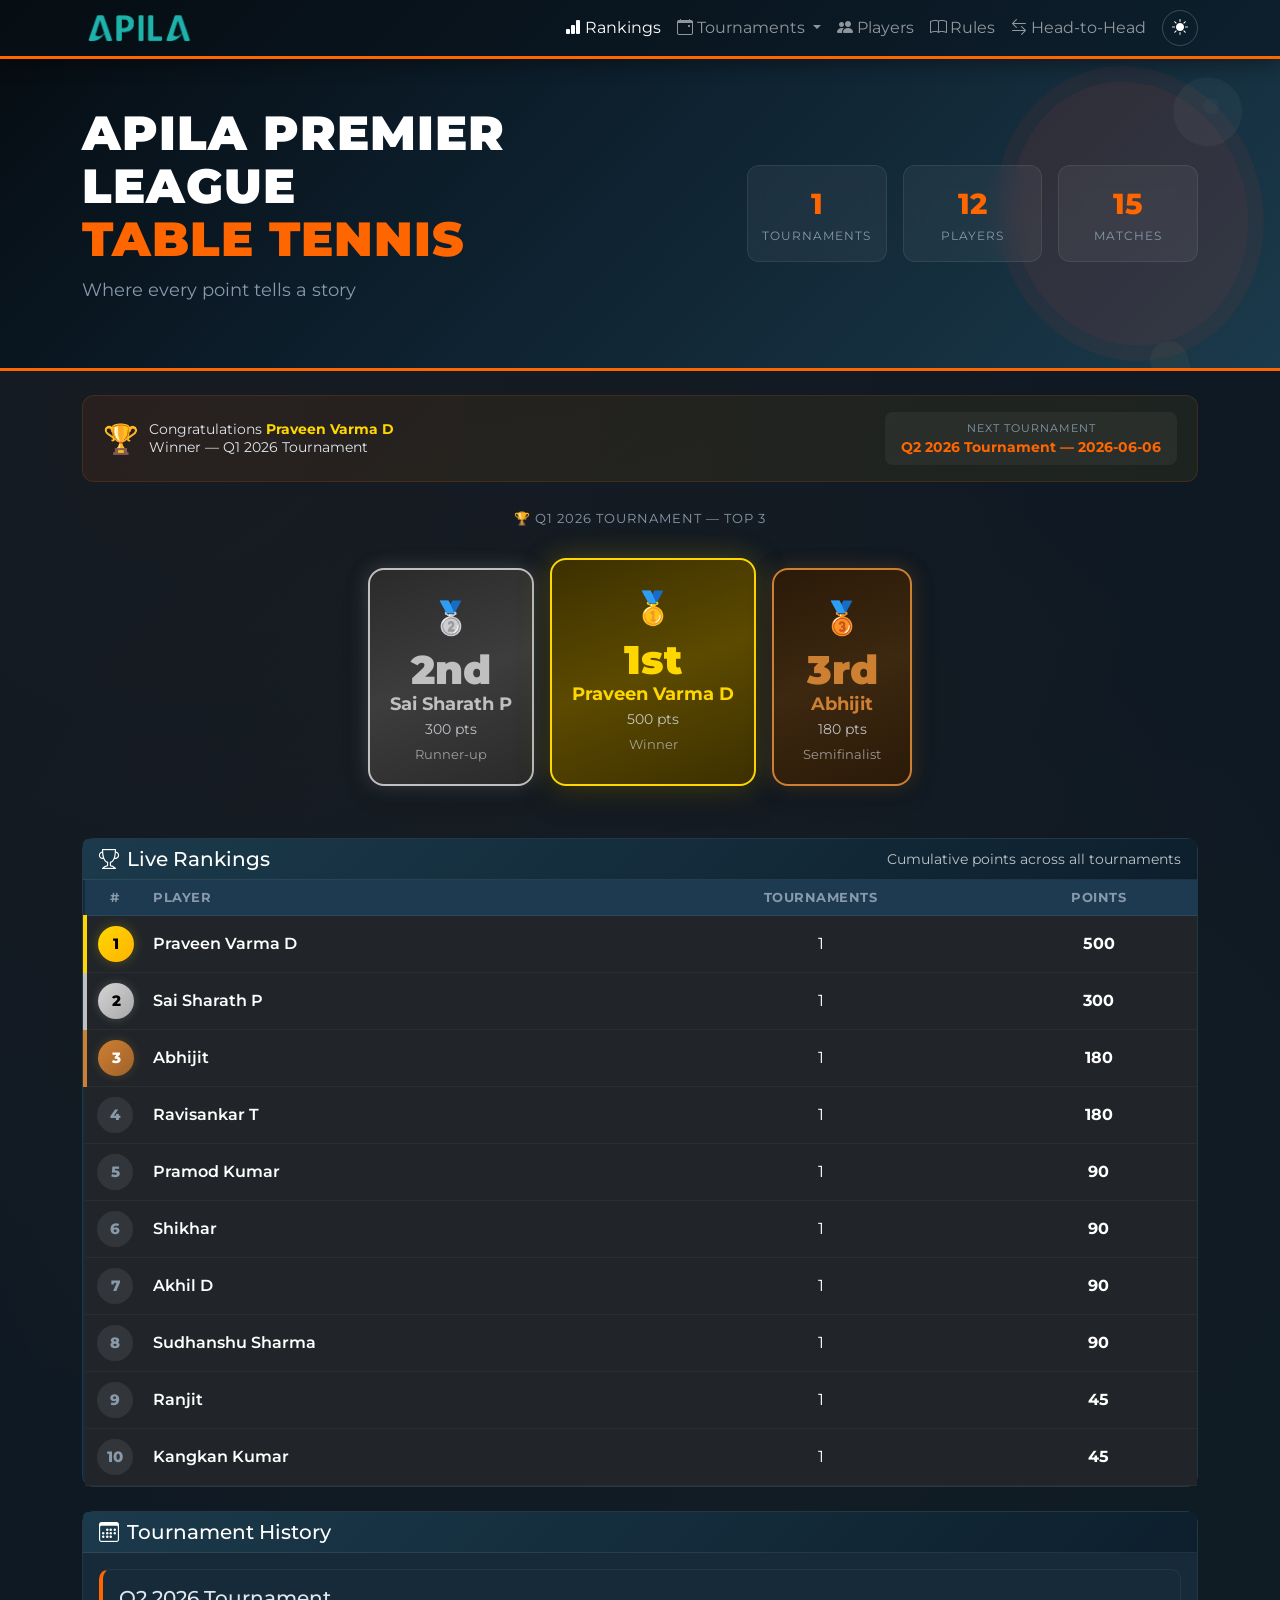
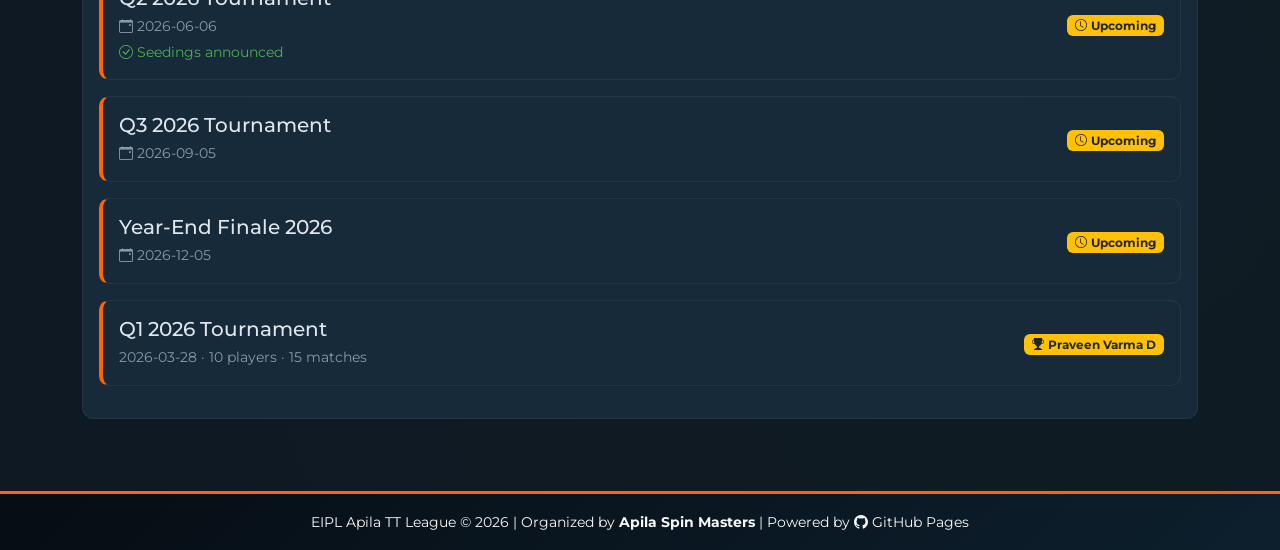
==== commit 158904e8: "Clean navbar (logo only) + uniform hero title style Co-authored-by: Copilot <223556219+Copilot@users" ====
--- a/index.html
+++ b/index.html
@@ -14,7 +14,7 @@
     <nav class="navbar navbar-expand-lg navbar-dark sticky-top">
         <div class="container">
             <a class="navbar-brand fw-bold" href="index.html">
-                <img src="img/apila-logo.png" alt="Apila" style="height:28px" class="me-2">TT League
+                <img src="img/apila-logo.png" alt="Apila" style="height:28px">
             </a>
             <button class="theme-toggle-btn ms-auto me-2 d-lg-none" aria-label="Toggle theme"><i class="bi bi-sun-fill"></i></button>
             <button class="navbar-toggler" type="button" data-bs-toggle="collapse" data-bs-target="#navbarNav">
@@ -63,7 +63,7 @@
         <div class="container position-relative">
             <div class="row align-items-center">
                 <div class="col-lg-7">
-                    <h1 class="hero-title"><span class="apila-brand">Apila</span> Premier League<br><span class="text-accent">Table Tennis</span></h1>
+                    <h1 class="hero-title">Apila Premier League<br><span class="text-accent">Table Tennis</span></h1>
                     <p class="hero-subtitle">Where every point tells a story</p>
                 </div>
                 <div class="col-lg-5">
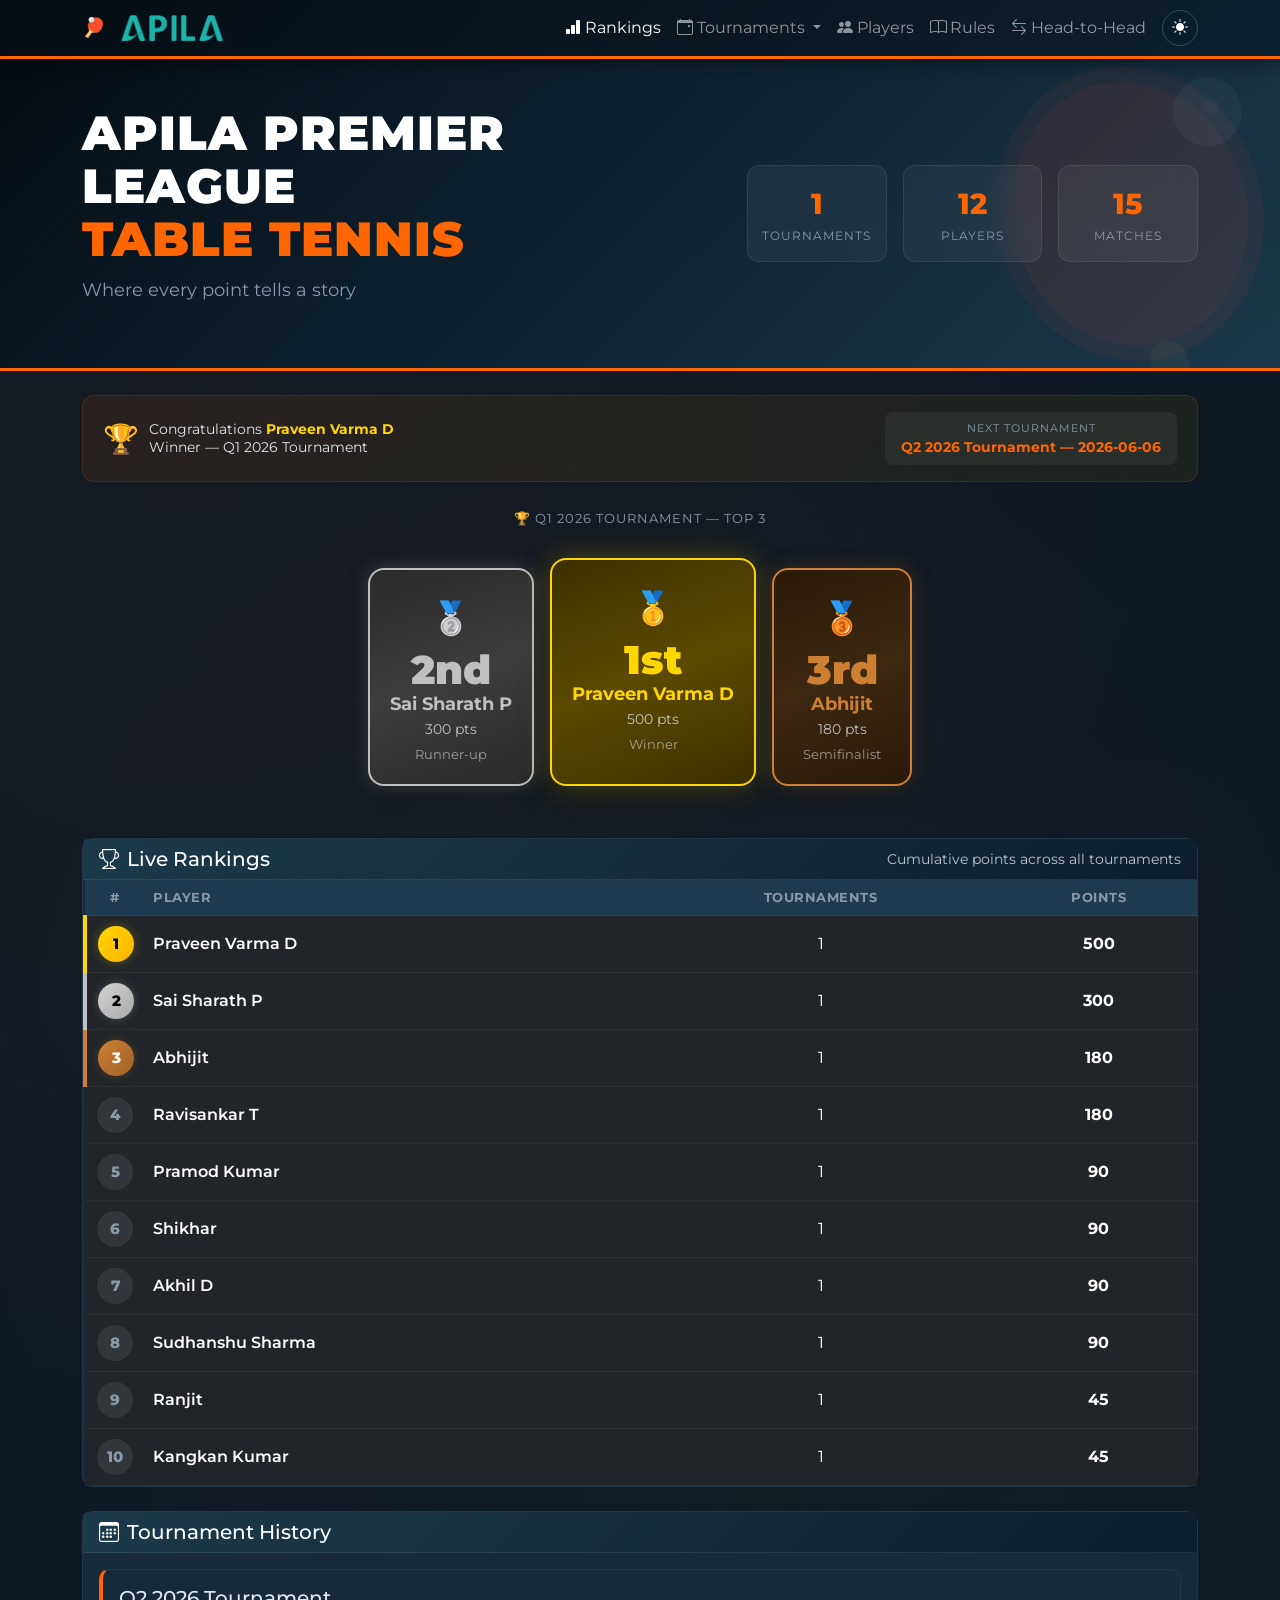
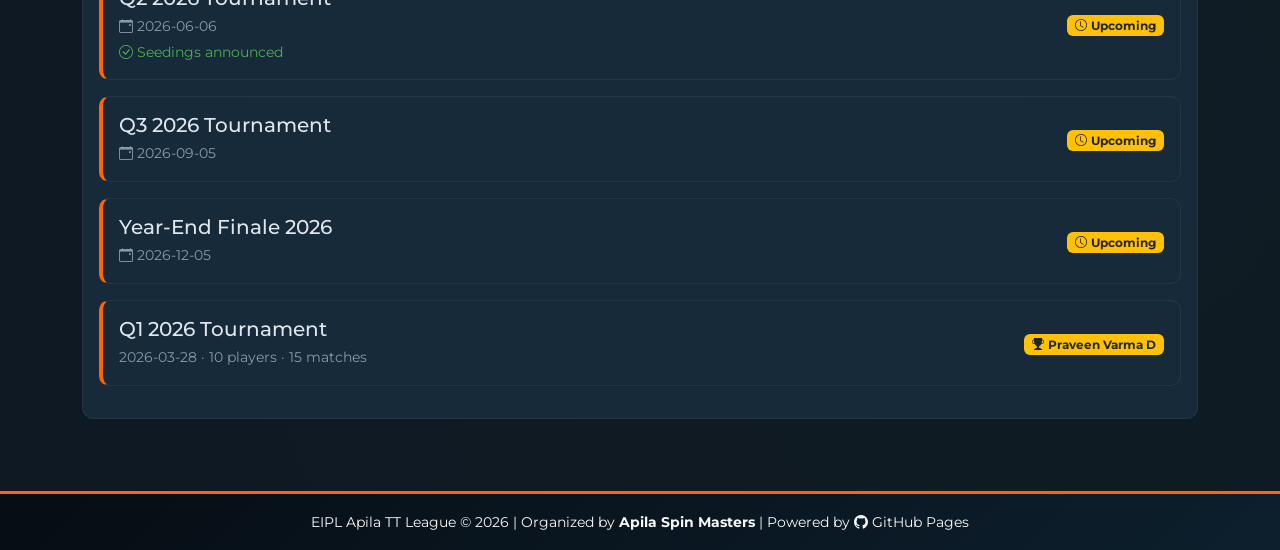
==== commit 9439c440: "Add TT racket emoji before Apila logo in navbar Co-authored-by: Copilot <223556219+Copilot@users.nor" ====
--- a/index.html
+++ b/index.html
@@ -14,7 +14,7 @@
     <nav class="navbar navbar-expand-lg navbar-dark sticky-top">
         <div class="container">
             <a class="navbar-brand fw-bold" href="index.html">
-                <img src="img/apila-logo.png" alt="Apila" style="height:28px">
+                <span class="me-2" style="font-size:1.2rem">🏓</span><img src="img/apila-logo.png" alt="Apila" style="height:28px">
             </a>
             <button class="theme-toggle-btn ms-auto me-2 d-lg-none" aria-label="Toggle theme"><i class="bi bi-sun-fill"></i></button>
             <button class="navbar-toggler" type="button" data-bs-toggle="collapse" data-bs-target="#navbarNav">
